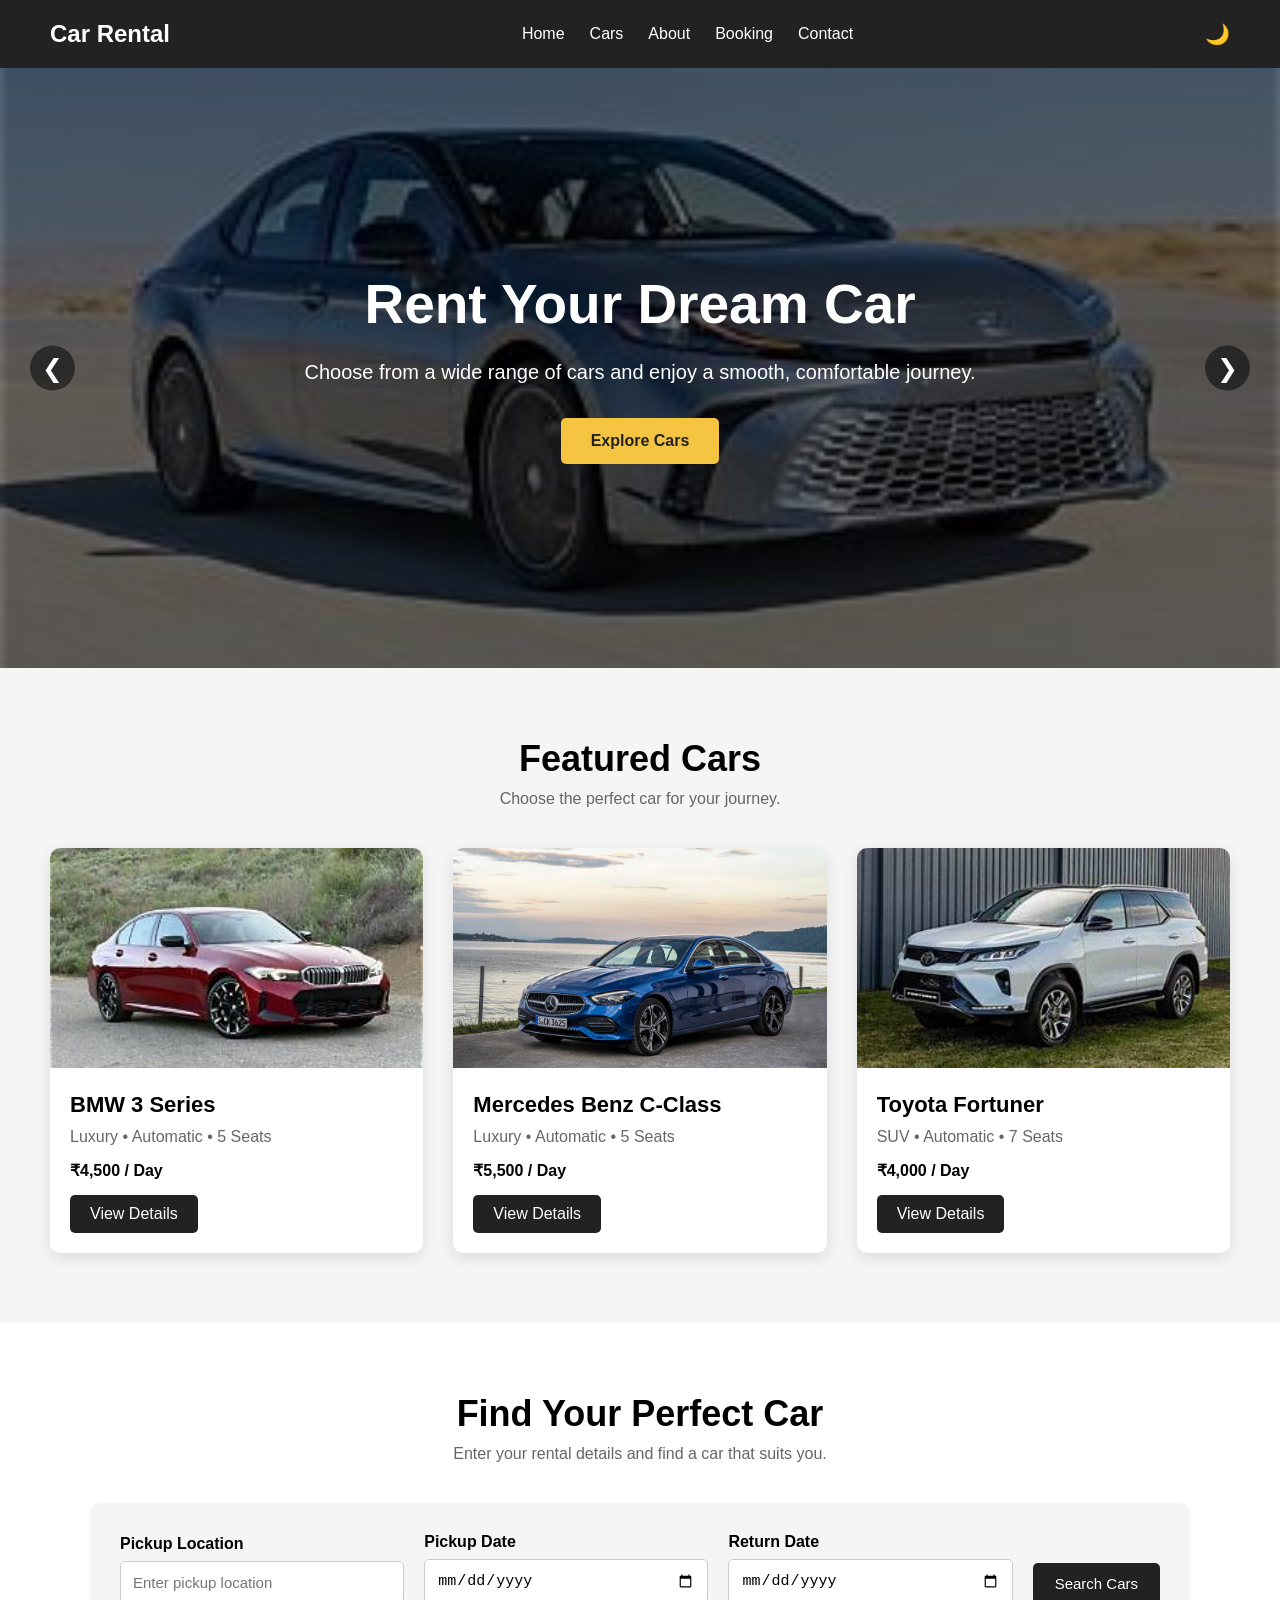
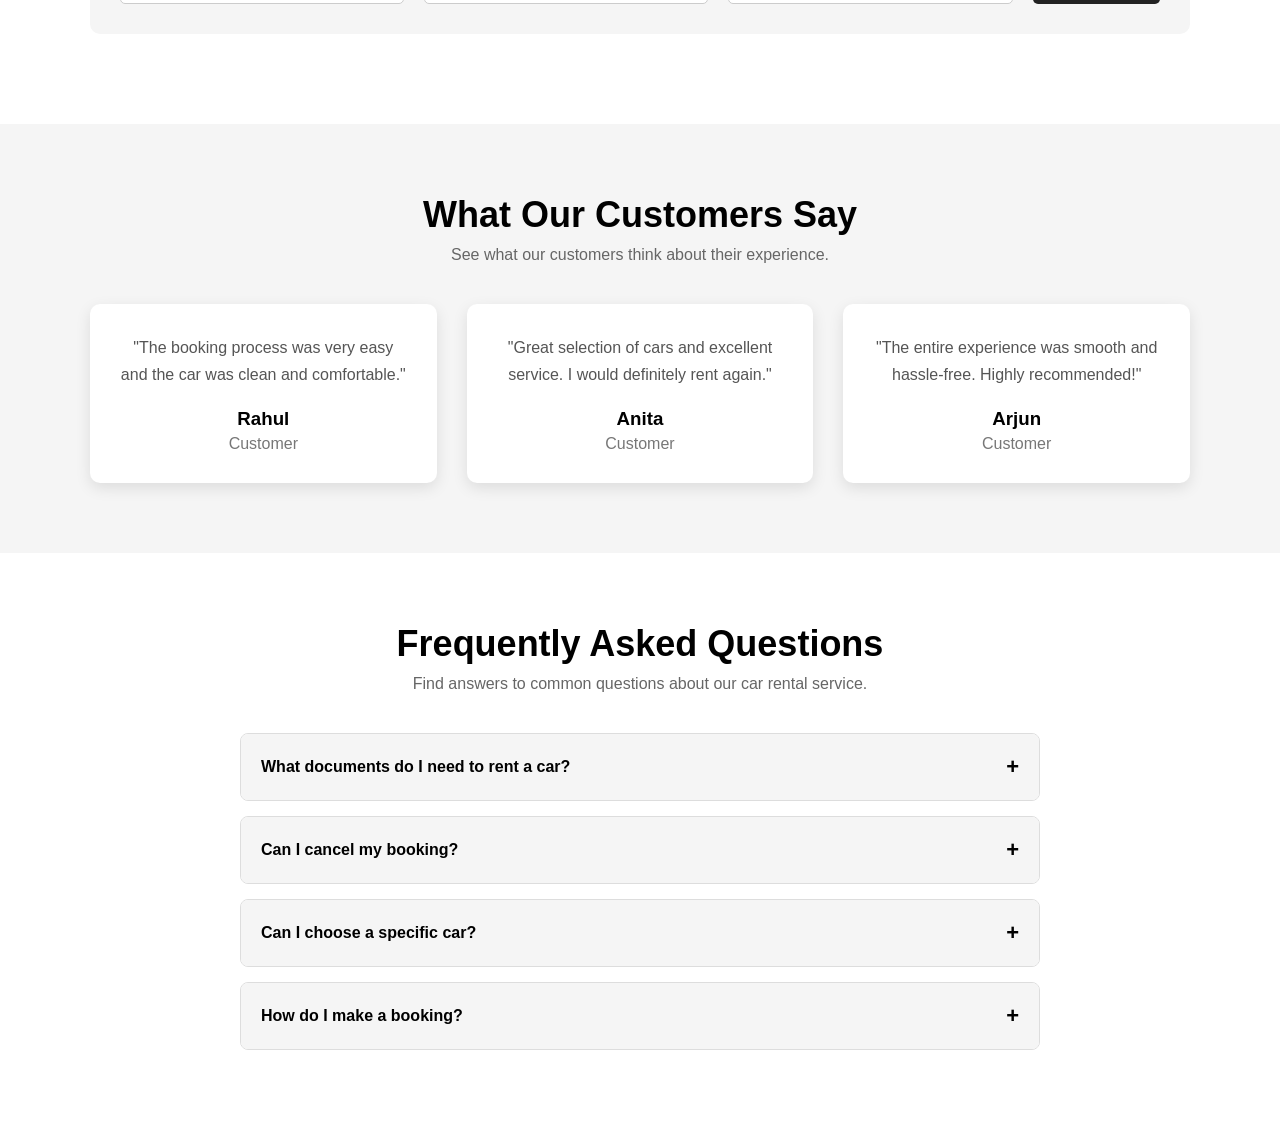
==== index.html @ 0070bd18 "Initial car rental project" ====
<!DOCTYPE html>
<html lang="en">
<head>
    <meta charset="UTF-8">
    <meta name="viewport" content="width=device-width, initial-scale=1.0">

    <title>Car Rental</title>

    <link rel="stylesheet" href="css/style.css">
</head>

<body>

    <header>
        <nav class="navbar">
           <div class="logo">Car Rental</div>

<button class="menu-btn" id="menuBtn">☰</button>

<ul class="nav-links" id="navLinks">
                <li><a href="index.html">Home</a></li>
                <li><a href="cars.html">Cars</a></li>
                <li><a href="about.html">About</a></li>
                <li><a href="booking.html">Booking</a></li>
                <li><a href="contact.html">Contact</a></li>
            </ul>

            <button id="darkModeBtn">🌙</button>
        </nav>
    </header>
    

   <section class="hero">

    <div class="hero-content">
        <h1 id="heroTitle">Rent Your Dream Car</h1>

        <p id="heroText">
            Choose from a wide range of cars and enjoy a smooth,
            comfortable journey.
        </p>

        <a href="cars.html" class="hero-btn">
            Explore Cars
        </a>
    </div>

    <button id="prevSlide" class="slider-btn prev-btn">
        &#10094;
    </button>

    <button id="nextSlide" class="slider-btn next-btn">
        &#10095;
    </button>
</section>
        <section class="featured-cars">
    <div class="section-title">
        <h2>Featured Cars</h2>
        <p>Choose the perfect car for your journey.</p>
    </div>

    <div class="car-container">

        <div class="car-card">
            <img src="images/car1.jpg" alt="BMW 3 Series">
            <div class="car-info">
                <h3>BMW 3 Series</h3>
                <p>Luxury • Automatic • 5 Seats</p>
                <h4>₹4,500 / Day</h4>
                <a href="details.html" class="car-btn">View Details</a>
            </div>
        </div>

        <div class="car-card">
            <img src="images/car2.jpg" alt="Mercedes Benz C-Class">
            <div class="car-info">
                <h3>Mercedes Benz C-Class</h3>
                <p>Luxury • Automatic • 5 Seats</p>
                <h4>₹5,500 / Day</h4>
                <a href="details.html" class="car-btn">View Details</a>
            </div>
        </div>

        <div class="car-card">
            <img src="images/car3.jpg" alt="Toyota Fortuner">
            <div class="car-info">
                <h3>Toyota Fortuner</h3>
                <p>SUV • Automatic • 7 Seats</p>
                <h4>₹4,000 / Day</h4>
                <a href="details.html" class="car-btn">View Details</a>
            </div>
        </div>

    </div>
</section>

    <section class="rental-search">
        <div class="section-title">
            <h2>Find Your Perfect Car</h2>
            <p>Enter your rental details and find a car that suits you.</p>
        </div>

    <form id="searchForm" class="search-form">

        <div class="form-group">
            <label for="pickupLocation">Pickup Location</label>
            <input type="text" id="pickupLocation" placeholder="Enter pickup location" required>
        </div>

        <div class="form-group">
            <label for="pickupDate">Pickup Date</label>
            <input type="date" id="pickupDate" required>
        </div>

        <div class="form-group">
            <label for="returnDate">Return Date</label>
            <input type="date" id="returnDate" required>
        </div>

        <button type="submit" class="search-btn">Search Cars</button>

    </form>

    <p id="searchMessage"></p>

</section>


<section class="testimonials">

    <div class="section-title">
        <h2>What Our Customers Say</h2>
        <p>See what our customers think about their experience.</p>
    </div>

    <div class="testimonial-container">

        <div class="testimonial-card">
            <p>
                "The booking process was very easy and the car
                was clean and comfortable."
            </p>

            <h3>Rahul</h3>
            <span>Customer</span>
        </div>

        <div class="testimonial-card">
            <p>
                "Great selection of cars and excellent service.
                I would definitely rent again."
            </p>

            <h3>Anita</h3>
            <span>Customer</span>
        </div>

        <div class="testimonial-card">
            <p>
                "The entire experience was smooth and hassle-free.
                Highly recommended!"
            </p>

            <h3>Arjun</h3>
            <span>Customer</span>
        </div>

    </div>

</section>
   
<section class="faq">

    <div class="section-title">
        <h2>Frequently Asked Questions</h2>
        <p>Find answers to common questions about our car rental service.</p>
    </div>

    <div class="faq-container">

        <div class="faq-item">
            <button class="faq-question">
                What documents do I need to rent a car?
                <span>+</span>
            </button>

            <div class="faq-answer">
                <p>
                    You need a valid driving licence and a valid
                    identification document.
                </p>
            </div>
        </div>

        <div class="faq-item">
            <button class="faq-question">
                Can I cancel my booking?
                <span>+</span>
            </button>

            <div class="faq-answer">
                <p>
                    Yes, bookings can be cancelled according to
                    the applicable cancellation policy.
                </p>
            </div>
        </div>

        <div class="faq-item">
            <button class="faq-question">
                Can I choose a specific car?
                <span>+</span>
            </button>

            <div class="faq-answer">
                <p>
                    Yes. You can select your preferred car from
                    our available vehicles.
                </p>
            </div>
        </div>

        <div class="faq-item">
            <button class="faq-question">
                How do I make a booking?
                <span>+</span>
            </button>

            <div class="faq-answer">
                <p>
                    Select a car, choose your rental dates,
                    enter your details, and confirm your booking.
                </p>
            </div>
        </div>

    </div>

</section>
 <button id="backToTop">↑</button>
    <script src="js/script.js"></script>
</body>
</html>
---- css/style.css ----
* {
    margin: 0;
    padding: 0;
    box-sizing: border-box;
}

body {
    font-family: Arial, sans-serif;
}

.navbar {
    display: flex;
    justify-content: space-between;
    align-items: center;
    padding: 20px 50px;
    background-color: #222;
}

.logo {
    color: white;
    font-size: 24px;
    font-weight: bold;
}

.nav-links {
    display: flex;
    list-style: none;
    gap: 25px;
}

.nav-links a {
    color: white;
    text-decoration: none;
}

.nav-links a:hover {
    color: #f5c542;
}

#darkModeBtn {
    border: none;
    background: none;
    color: white;
    font-size: 20px;
    cursor: pointer;
}

.hero {
    position:relative;
    min-height: 600px;
    display: flex;
    align-items: center;
    justify-content: center;
    text-align: center;
    padding: 40px 20px;
    background-image: linear-gradient(rgba(0, 0, 0, 0.55), rgba(0, 0, 0, 0.55)),
                      url("../images/car-hero.jpg");
    background-size: cover;
    background-position: center;
}

.hero-content {
    color: white;
    max-width: 700px;
}

.hero-content h1 {
    font-size: 55px;
    margin-bottom: 20px;
}

.hero-content p {
    font-size: 20px;
    line-height: 1.6;
    margin-bottom: 30px;
}

.hero-btn {
    display: inline-block;
    padding: 14px 30px;
    background-color: #f5c542;
    color: #222;
    text-decoration: none;
    font-weight: bold;
    border-radius: 5px;
}

.hero-btn:hover {
    background-color: white;
}
.featured-cars {
    padding: 70px 50px;
    background-color: #f5f5f5;
}

.section-title {
    text-align: center;
    margin-bottom: 40px;
}

.section-title h2 {
    font-size: 36px;
    margin-bottom: 10px;
}

.section-title p {
    color: #666;
}

.car-container {
    display: grid;
    grid-template-columns: repeat(3, 1fr);
    gap: 30px;
    max-width: 1200px;
    margin: auto;
}

.car-card {
    background-color: white;
    border-radius: 10px;
    overflow: hidden;
    box-shadow: 0 5px 15px rgba(0, 0, 0, 0.1);
    transition: transform 0.3s ease;
}

.car-card:hover {
    transform: translateY(-8px);
}

.car-card img {
    width: 100%;
    height: 220px;
    object-fit: cover;
}

.car-info {
    padding: 20px;
}

.car-info h3 {
    font-size: 22px;
    margin-bottom: 10px;
}

.car-info p {
    color: #666;
    margin-bottom: 15px;
}

.car-info h4 {
    margin-bottom: 15px;
}

.car-btn {
    display: inline-block;
    padding: 10px 20px;
    background-color: #222;
    color: white;
    text-decoration: none;
    border-radius: 5px;
}

.car-btn:hover {
    background-color: #f5c542;
    color: #222;
}

.rental-search {
    padding: 70px 50px;
    background-color: white;
}

.search-form {
    max-width: 1100px;
    margin: 30px auto 0;
    padding: 30px;
    display: grid;
    grid-template-columns: repeat(3, 1fr) auto;
    gap: 20px;
    align-items: end;
    background-color: #f5f5f5;
    border-radius: 10px;
}

.form-group {
    display: flex;
    flex-direction: column;
}

.form-group label {
    margin-bottom: 8px;
    font-weight: bold;
}

.form-group input {
    padding: 12px;
    border: 1px solid #ccc;
    border-radius: 5px;
    font-size: 15px;
}

.search-btn {
    padding: 12px 22px;
    border: none;
    background-color: #222;
    color: white;
    border-radius: 5px;
    cursor: pointer;
    font-size: 15px;
}

.search-btn:hover {
    background-color: #f5c542;
    color: #222;
}

#searchMessage {
    text-align: center;
    margin-top: 20px;
    font-weight: bold;
}



.cars-page {
    padding: 70px 50px;
    min-height: 100vh;
    background-color: #f5f5f5;
}

.car-controls {
    max-width: 1100px;
    margin: 30px auto 40px;
    display: flex;
    gap: 15px;
    justify-content: center;
}

.car-controls input,
.car-controls select {
    padding: 12px 15px;
    border: 1px solid #ccc;
    border-radius: 5px;
    font-size: 15px;
}

.car-controls input {
    width: 300px;
}

.car-controls select {
    background-color: white;
}

#carsContainer {
    max-width: 1200px;
    margin: auto;
}

.details-page {
    min-height: 100vh;
    padding: 70px 50px;
    background-color: #f5f5f5;
}

.car-details {
    max-width: 1000px;
    margin: auto;
    background-color: white;
    border-radius: 10px;
    overflow: hidden;
    box-shadow: 0 5px 15px rgba(0, 0, 0, 0.1);
}

.car-details img {
    width: 100%;
    height: 450px;
    object-fit: cover;
}

.details-info {
    padding: 30px;
}

.details-info h1 {
    font-size: 35px;
    margin-bottom: 15px;
}

.details-info p {
    font-size: 18px;
    margin-bottom: 12px;
    color: #555;
}

.details-price {
    font-size: 24px;
    font-weight: bold;
    margin: 20px 0;
}

.book-btn {
    display: inline-block;
    padding: 13px 25px;
    background-color: #222;
    color: white;
    text-decoration: none;
    border-radius: 5px;
}

.book-btn:hover {
    background-color: #f5c542;
    color: #222;
}



.booking-page {
    min-height: 100vh;
    padding: 70px 20px;
    background-color: #f5f5f5;
}

.booking-form {
    max-width: 700px;
    margin: 30px auto;
    padding: 35px;
    background-color: white;
    border-radius: 10px;
    box-shadow: 0 5px 15px rgba(0, 0, 0, 0.1);
}

.booking-form .form-group {
    margin-bottom: 20px;
}

.booking-form input,
.booking-form select {
    width: 100%;
    padding: 12px;
    border: 1px solid #ccc;
    border-radius: 5px;
    font-size: 15px;
}

.booking-form small {
    display: block;
    margin-top: 5px;
    color: red;
}

.submit-btn {
    width: 100%;
    padding: 14px;
    border: none;
    border-radius: 5px;
    background-color: #222;
    color: white;
    font-size: 16px;
    cursor: pointer;
}

.submit-btn:hover {
    background-color: #f5c542;
    color: #222;
}

#bookingMessage {
    text-align: center;
    margin-top: 20px;
    font-weight: bold;
}


.about-page {
    min-height: 100vh;
    padding: 70px 50px;
    background-color: #f5f5f5;
}

.about-content {
    max-width: 1100px;
    margin: 40px auto 0;
    display: grid;
    grid-template-columns: 1fr 1fr;
    gap: 50px;
    align-items: center;
}

.about-image img {
    width: 100%;
    height: 400px;
    object-fit: cover;
    border-radius: 10px;
}

.about-text h2 {
    font-size: 32px;
    margin-bottom: 20px;
}

.about-text p {
    color: #555;
    line-height: 1.8;
    margin-bottom: 15px;
}


.contact-page {
    min-height: 100vh;
    padding: 70px 20px;
    background-color: #f5f5f5;
}

.contact-container {
    max-width: 1000px;
    margin: 40px auto;
    display: grid;
    grid-template-columns: 1fr 1fr;
    gap: 40px;
}

.contact-info,
.contact-form {
    background-color: white;
    padding: 30px;
    border-radius: 10px;
    box-shadow: 0 5px 15px rgba(0, 0, 0, 0.1);
}

.contact-info h2 {
    margin-bottom: 25px;
}

.contact-info p {
    margin-bottom: 20px;
    color: #555;
}

.contact-form .form-group {
    margin-bottom: 20px;
}

.contact-form input,
.contact-form textarea {
    width: 100%;
    padding: 12px;
    border: 1px solid #ccc;
    border-radius: 5px;
    font-family: inherit;
    font-size: 15px;
    resize: vertical;
}

.contact-form textarea {
    min-height: 140px;
}

.contact-form .submit-btn {
    width: 100%;
}


@media (max-width: 768px) {

     .navbar {
        position: relative;
        flex-direction: row;
        justify-content: space-between;
        align-items: center;
        padding: 15px 20px;
    }

    .menu-btn {
        display: block;
        margin-left: auto;
        margin-right: 15px;
    }

    .nav-links {
        display: none;
        position: absolute;
        top: 100%;
        left: 0;
        width: 100%;
        flex-direction: column;
        align-items: center;
        gap: 15px;
        padding: 20px 0;
        background-color: #222;
        z-index: 1000;
    }

    .nav-links.active {
        display: flex;
    }
    .hero {
        min-height: 500px;
        padding: 30px 20px;
    }

    .hero-content h1 {
        font-size: 38px;
    }

    .hero-content p {
        font-size: 16px;
    }

    .featured-cars {
        padding: 50px 20px;
    }

    .car-container {
        grid-template-columns: 1fr;
    }

    .rental-search {
        padding: 50px 20px;
    }

    .search-form {
        grid-template-columns: 1fr;
    }

    .car-controls {
        flex-direction: column;
    }

    .car-controls input {
        width: 100%;
    }

    .about-content {
        grid-template-columns: 1fr;
    }

    .contact-container {
        grid-template-columns: 1fr;
    }

    .booking-form {
        padding: 25px;
    }

    .details-page {
        padding: 50px 20px;
    }

    .car-details img {
        height: 300px;
    }

        .testimonial-container {
        grid-template-columns: 1fr;
    }
}

body.dark-mode {
    background-color: #121212;
    color: white;
}

body.dark-mode .featured-cars,
body.dark-mode .rental-search,
body.dark-mode .cars-page,
body.dark-mode .details-page,
body.dark-mode .about-page,
body.dark-mode .booking-page,
body.dark-mode .contact-page {
    background-color: #121212;
}

body.dark-mode .car-card,
body.dark-mode .car-details,
body.dark-mode .booking-form,
body.dark-mode .contact-info,
body.dark-mode .contact-form,
body.dark-mode .search-form {
    background-color: #1e1e1e;
    color: white;
}

body.dark-mode .section-title p,
body.dark-mode .car-info p,
body.dark-mode .about-text p,
body.dark-mode .contact-info p {
    color: #ccc;
}

body.dark-mode .form-group input,
body.dark-mode .form-group select,
body.dark-mode .contact-form input,
body.dark-mode .contact-form textarea {
    background-color: #2a2a2a;
    color: white;
    border-color: #555;
}


.slider-btn {
    position: absolute;
    top: 50%;
    transform: translateY(-50%);
    border: none;
    background-color: rgba(0, 0, 0, 0.5);
    color: white;
    width: 45px;
    height: 45px;
    border-radius: 50%;
    font-size: 25px;
    cursor: pointer;
}

.prev-btn {
    left: 30px;
}

.next-btn {
    right: 30px;
}

.slider-btn:hover {
    background-color: rgba(0, 0, 0, 0.8);
}

.testimonials {
    padding: 70px 50px;
    background-color: #f5f5f5;
}

.testimonial-container {
    max-width: 1100px;
    margin: 40px auto 0;

    display: grid;
    grid-template-columns: repeat(3, 1fr);
    gap: 30px;
}

.testimonial-card {
    background-color: white;
    padding: 30px;
    border-radius: 10px;
    text-align: center;

    box-shadow: 0 5px 15px rgba(0, 0, 0, 0.1);

    transition: transform 0.3s ease;
}

.testimonial-card:hover {
    transform: translateY(-8px);
}

.testimonial-card p {
    color: #555;
    line-height: 1.7;
    margin-bottom: 20px;
}

.testimonial-card h3 {
    margin-bottom: 5px;
}

.testimonial-card span {
    color: #777;
}

.faq {
    padding: 70px 20px;
    background-color: white;
}

.faq-container {
    max-width: 800px;
    margin: 40px auto 0;
}

.faq-item {
    margin-bottom: 15px;
    border: 1px solid #ddd;
    border-radius: 8px;
    overflow: hidden;
}

.faq-question {
    width: 100%;
    padding: 20px;
    border: none;
    background-color: #f5f5f5;
    display: flex;
    justify-content: space-between;
    align-items: center;
    text-align: left;
    font-size: 16px;
    font-weight: bold;
    cursor: pointer;
}

.faq-question span {
    font-size: 22px;
}

.faq-answer {
    display: none;
    padding: 20px;
    background-color: white;
}

.faq-answer p {
    color: #555;
    line-height: 1.6;
}

#backToTop {
    position: fixed;
    right: 25px;
    bottom: 25px;

    width: 45px;
    height: 45px;

    border: none;
    border-radius: 50%;

    background-color: #222;
    color: white;

    font-size: 22px;
    cursor: pointer;

    display: none;

    z-index: 1000;
}

#backToTop:hover {
    background-color: #f5c542;
    color: #222;
}

.menu-btn {
    border: none;
    background: transparent;
    color: white;
    font-size: 28px;
    cursor: pointer;
}

@media (min-width: 769px) {
    .menu-btn {
        display: none;
    }
}

@media (max-width: 768px) {
    .menu-btn {
        display: block;
        margin-left: auto;
        margin-right: 15px;
    }
}
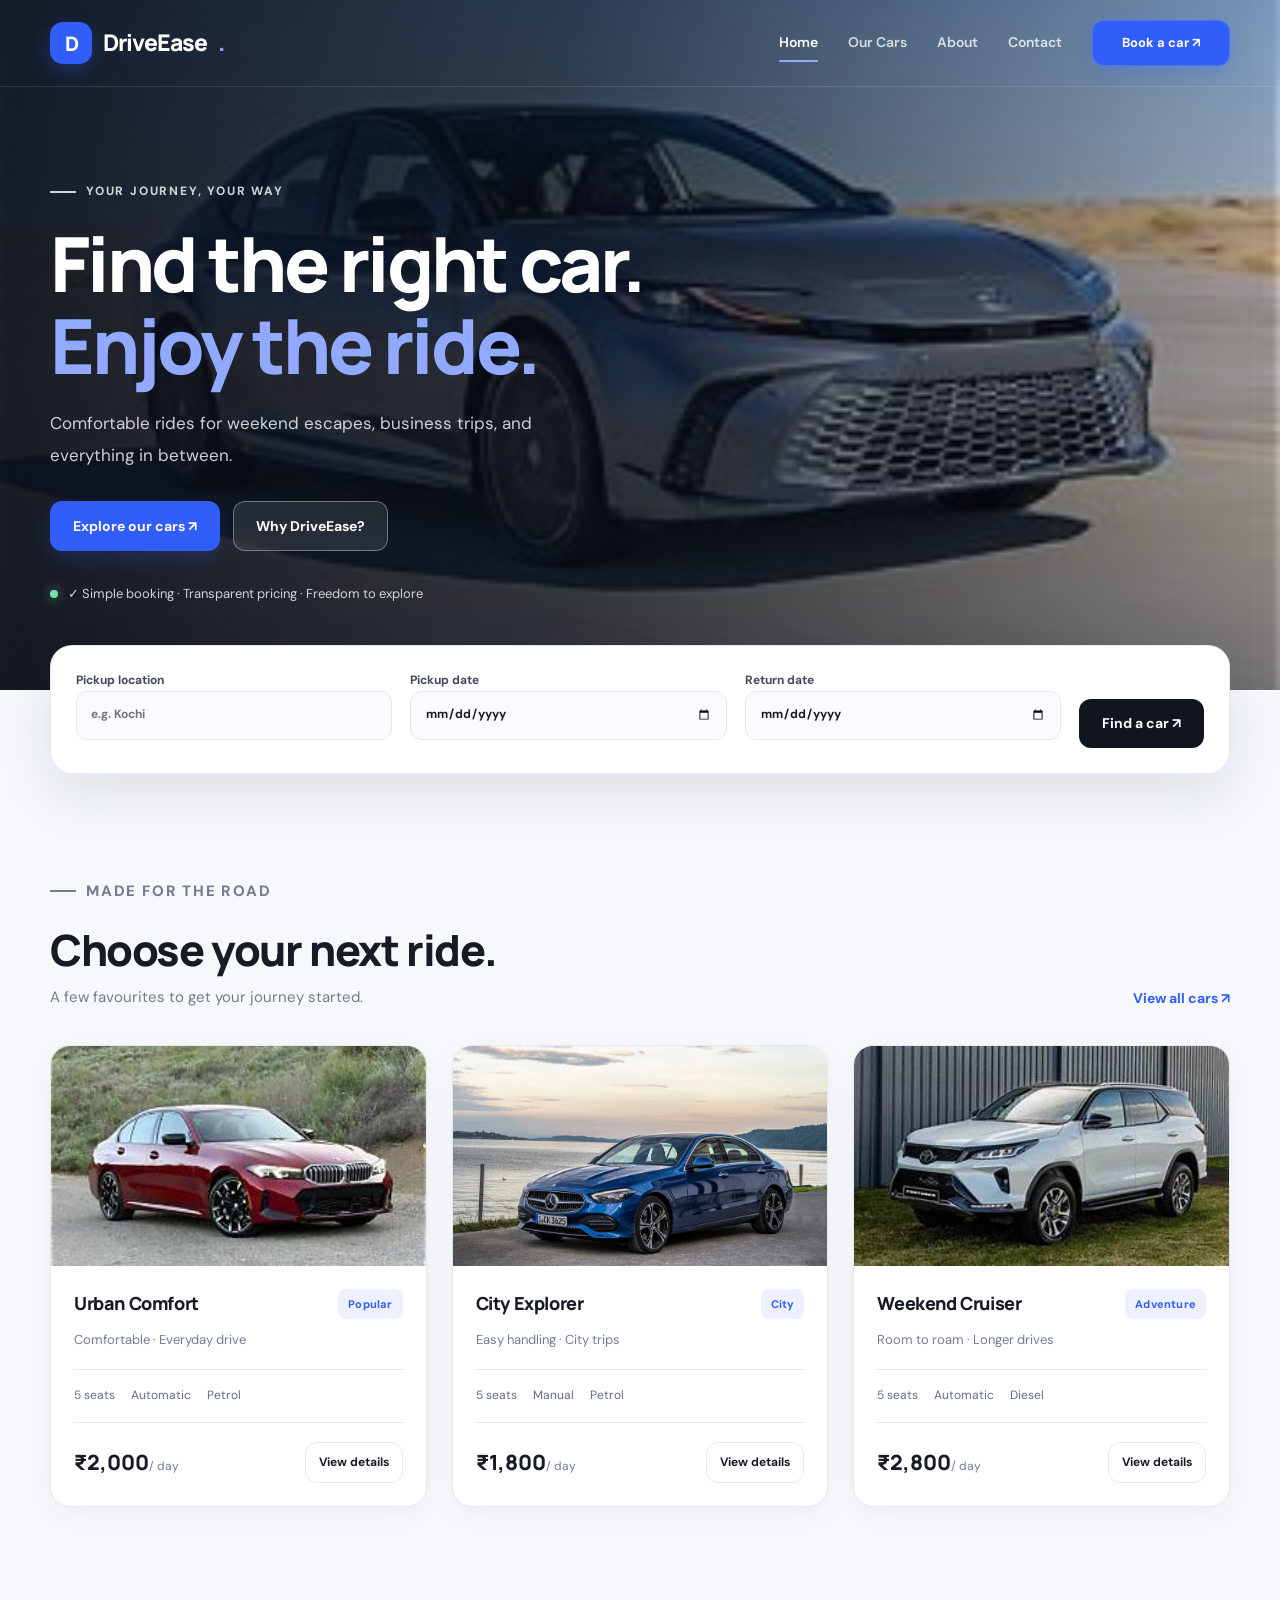
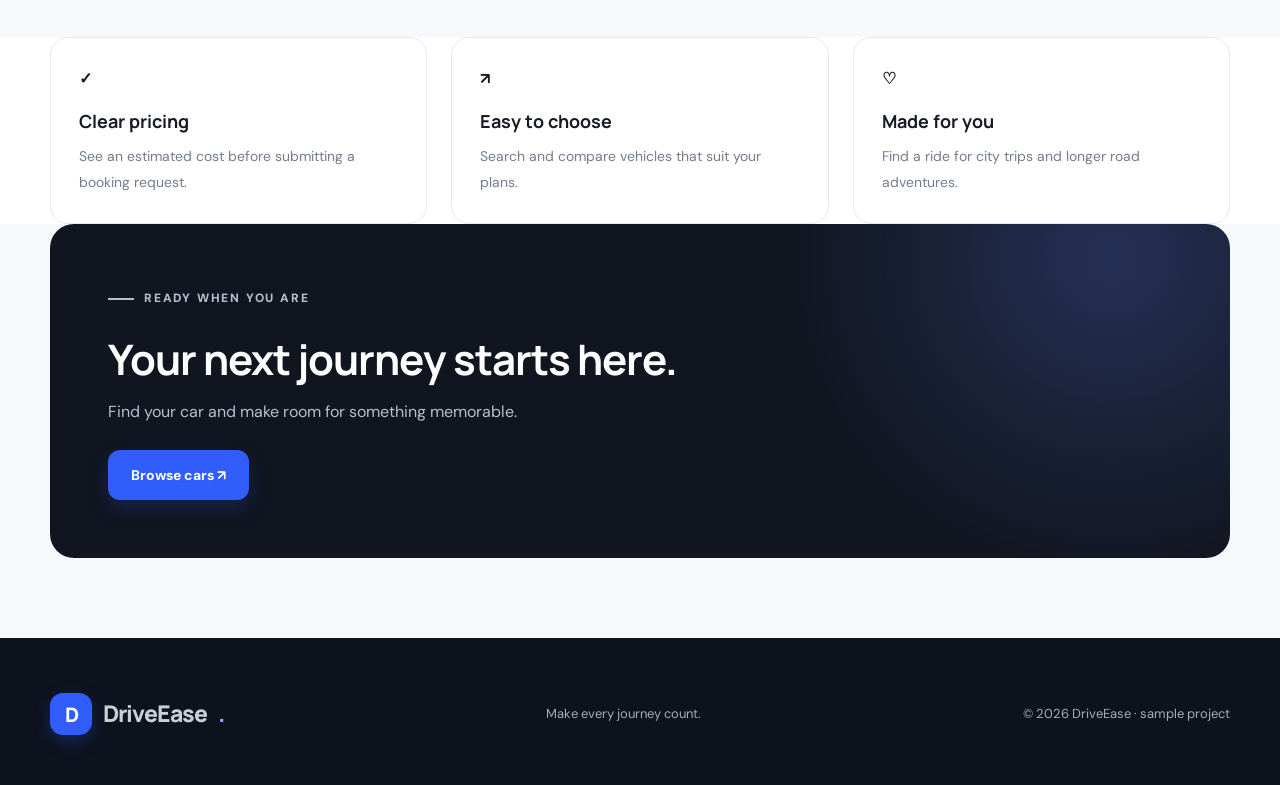
==== commit 648959ed: "Improve DriveEase website design" ====
--- a/index.html
+++ b/index.html
@@ -1,243 +1,121 @@
-<!DOCTYPE html>
+<!doctype html>
 <html lang="en">
 <head>
-    <meta charset="UTF-8">
-    <meta name="viewport" content="width=device-width, initial-scale=1.0">
+  <meta charset="UTF-8">
+  <meta name="viewport" content="width=device-width, initial-scale=1.0">
+  <meta name="description" content="Find your perfect rental car with DriveEase.">
+  <title>DriveEase | Car Rental</title>
+  <link rel="stylesheet" href="./css/style.css">
+  <script src="./js/script.js" defer></script>
+</head>
+<body>
+  <header class="site-header">
+    <nav class="nav container">
+      <a class="brand" href="index.html"><span class="brand-mark">D</span> DriveEase<span class="dot">.</span></a>
+      <button class="menu-toggle" aria-label="Toggle navigation" aria-expanded="false">☰</button>
+      <div class="nav-links">
+        <a class="active" href="index.html">Home</a>
+        <a href="cars.html">Our Cars</a>
+        <a href="about.html">About</a>
+        <a href="contact.html">Contact</a>
+        <a class="nav-cta" href="booking.html">Book a car ↗</a>
+      </div>
+    </nav>
+  </header>
 
-    <title>Car Rental</title>
+  <main>
+    <section class="hero">
+      <div class="hero-overlay"></div>
+      <div class="container hero-content">
+        <p class="eyebrow light">YOUR JOURNEY, YOUR WAY</p>
+        <h1>Find the right car.<br><span>Enjoy the ride.</span></h1>
+        <p class="hero-copy">Comfortable rides for weekend escapes, business trips, and everything in between.</p>
+        <div class="actions">
+          <a class="btn primary" href="cars.html">Explore our cars ↗</a>
+          <a class="btn glass" href="about.html">Why DriveEase?</a>
+        </div>
+        <p class="hero-note">✓ Simple booking · Transparent pricing · Freedom to explore</p>
+      </div>
+    </section>
 
-    <link rel="stylesheet" href="css/style.css">
-</head>
+    <section class="container search-wrap">
+      <form id="quickSearch" class="search-card">
+        <label>Pickup location
+          <input id="homeLocation" placeholder="e.g. Kochi" required>
+        </label>
+        <label>Pickup date
+          <input id="homePickup" type="date" required>
+        </label>
+        <label>Return date
+          <input id="homeReturn" type="date" required>
+        </label>
+        <button class="btn dark" type="submit">Find a car ↗</button>
+      </form>
+    </section>
 
-<body>
+    <section class="section container">
+      <div class="section-heading">
+        <div>
+          <p class="eyebrow">MADE FOR THE ROAD</p>
+          <h2>Choose your next ride.</h2>
+          <p class="muted">A few favourites to get your journey started.</p>
+        </div>
+        <a class="text-link" href="cars.html">View all cars ↗</a>
+      </div>
 
-    <header>
-        <nav class="navbar">
-           <div class="logo">Car Rental</div>
+      <div class="car-grid">
+        <article class="car-card">
+          <a href="details.html?car=1"><img src="images/car1.jpg" alt="Urban Comfort car"></a>
+          <div class="car-info">
+            <div class="car-title"><h3>Urban Comfort</h3><span class="pill">Popular</span></div>
+            <p class="muted">Comfortable · Everyday drive</p>
+            <div class="specs"><span>5 seats</span><span>Automatic</span><span>Petrol</span></div>
+            <div class="car-bottom"><p><strong>₹2,000</strong><small>/ day</small></p><a class="btn outline" href="details.html?car=1">View details</a></div>
+          </div>
+        </article>
 
-<button class="menu-btn" id="menuBtn">☰</button>
+        <article class="car-card">
+          <a href="details.html?car=2"><img src="images/car2.jpg" alt="City Explorer car"></a>
+          <div class="car-info">
+            <div class="car-title"><h3>City Explorer</h3><span class="pill">City</span></div>
+            <p class="muted">Easy handling · City trips</p>
+            <div class="specs"><span>5 seats</span><span>Manual</span><span>Petrol</span></div>
+            <div class="car-bottom"><p><strong>₹1,800</strong><small>/ day</small></p><a class="btn outline" href="details.html?car=2">View details</a></div>
+          </div>
+        </article>
 
-<ul class="nav-links" id="navLinks">
-                <li><a href="index.html">Home</a></li>
-                <li><a href="cars.html">Cars</a></li>
-                <li><a href="about.html">About</a></li>
-                <li><a href="booking.html">Booking</a></li>
-                <li><a href="contact.html">Contact</a></li>
-            </ul>
+        <article class="car-card">
+          <a href="details.html?car=3"><img src="images/car3.jpg" alt="Weekend Cruiser car"></a>
+          <div class="car-info">
+            <div class="car-title"><h3>Weekend Cruiser</h3><span class="pill">Adventure</span></div>
+            <p class="muted">Room to roam · Longer drives</p>
+            <div class="specs"><span>5 seats</span><span>Automatic</span><span>Diesel</span></div>
+            <div class="car-bottom"><p><strong>₹2,800</strong><small>/ day</small></p><a class="btn outline" href="details.html?car=3">View details</a></div>
+          </div>
+        </article>
+      </div>
+    </section>
 
-            <button id="darkModeBtn">🌙</button>
-        </nav>
-    </header>
-    
+    <section class="benefits">
+      <div class="container benefit-grid">
+        <article><b>✓</b><h3>Clear pricing</h3><p>See an estimated cost before submitting a booking request.</p></article>
+        <article><b>↗</b><h3>Easy to choose</h3><p>Search and compare vehicles that suit your plans.</p></article>
+        <article><b>♡</b><h3>Made for you</h3><p>Find a ride for city trips and longer road adventures.</p></article>
+      </div>
+    </section>
 
-   <section class="hero">
+    <section class="container cta">
+      <div><p class="eyebrow light">READY WHEN YOU ARE</p><h2>Your next journey starts here.</h2><p>Find your car and make room for something memorable.</p></div>
+      <a class="btn primary" href="cars.html">Browse cars ↗</a>
+    </section>
+  </main>
 
-    <div class="hero-content">
-        <h1 id="heroTitle">Rent Your Dream Car</h1>
-
-        <p id="heroText">
-            Choose from a wide range of cars and enjoy a smooth,
-            comfortable journey.
-        </p>
-
-        <a href="cars.html" class="hero-btn">
-            Explore Cars
-        </a>
+  <footer class="footer">
+    <div class="container footer-inner">
+      <a class="brand light-brand" href="index.html"><span class="brand-mark">D</span> DriveEase<span class="dot">.</span></a>
+      <p>Make every journey count.</p>
+      <p>© <span data-year></span> DriveEase · sample project</p>
     </div>
-
-    <button id="prevSlide" class="slider-btn prev-btn">
-        &#10094;
-    </button>
-
-    <button id="nextSlide" class="slider-btn next-btn">
-        &#10095;
-    </button>
-</section>
-        <section class="featured-cars">
-    <div class="section-title">
-        <h2>Featured Cars</h2>
-        <p>Choose the perfect car for your journey.</p>
-    </div>
-
-    <div class="car-container">
-
-        <div class="car-card">
-            <img src="images/car1.jpg" alt="BMW 3 Series">
-            <div class="car-info">
-                <h3>BMW 3 Series</h3>
-                <p>Luxury • Automatic • 5 Seats</p>
-                <h4>₹4,500 / Day</h4>
-                <a href="details.html" class="car-btn">View Details</a>
-            </div>
-        </div>
-
-        <div class="car-card">
-            <img src="images/car2.jpg" alt="Mercedes Benz C-Class">
-            <div class="car-info">
-                <h3>Mercedes Benz C-Class</h3>
-                <p>Luxury • Automatic • 5 Seats</p>
-                <h4>₹5,500 / Day</h4>
-                <a href="details.html" class="car-btn">View Details</a>
-            </div>
-        </div>
-
-        <div class="car-card">
-            <img src="images/car3.jpg" alt="Toyota Fortuner">
-            <div class="car-info">
-                <h3>Toyota Fortuner</h3>
-                <p>SUV • Automatic • 7 Seats</p>
-                <h4>₹4,000 / Day</h4>
-                <a href="details.html" class="car-btn">View Details</a>
-            </div>
-        </div>
-
-    </div>
-</section>
-
-    <section class="rental-search">
-        <div class="section-title">
-            <h2>Find Your Perfect Car</h2>
-            <p>Enter your rental details and find a car that suits you.</p>
-        </div>
-
-    <form id="searchForm" class="search-form">
-
-        <div class="form-group">
-            <label for="pickupLocation">Pickup Location</label>
-            <input type="text" id="pickupLocation" placeholder="Enter pickup location" required>
-        </div>
-
-        <div class="form-group">
-            <label for="pickupDate">Pickup Date</label>
-            <input type="date" id="pickupDate" required>
-        </div>
-
-        <div class="form-group">
-            <label for="returnDate">Return Date</label>
-            <input type="date" id="returnDate" required>
-        </div>
-
-        <button type="submit" class="search-btn">Search Cars</button>
-
-    </form>
-
-    <p id="searchMessage"></p>
-
-</section>
-
-
-<section class="testimonials">
-
-    <div class="section-title">
-        <h2>What Our Customers Say</h2>
-        <p>See what our customers think about their experience.</p>
-    </div>
-
-    <div class="testimonial-container">
-
-        <div class="testimonial-card">
-            <p>
-                "The booking process was very easy and the car
-                was clean and comfortable."
-            </p>
-
-            <h3>Rahul</h3>
-            <span>Customer</span>
-        </div>
-
-        <div class="testimonial-card">
-            <p>
-                "Great selection of cars and excellent service.
-                I would definitely rent again."
-            </p>
-
-            <h3>Anita</h3>
-            <span>Customer</span>
-        </div>
-
-        <div class="testimonial-card">
-            <p>
-                "The entire experience was smooth and hassle-free.
-                Highly recommended!"
-            </p>
-
-            <h3>Arjun</h3>
-            <span>Customer</span>
-        </div>
-
-    </div>
-
-</section>
-   
-<section class="faq">
-
-    <div class="section-title">
-        <h2>Frequently Asked Questions</h2>
-        <p>Find answers to common questions about our car rental service.</p>
-    </div>
-
-    <div class="faq-container">
-
-        <div class="faq-item">
-            <button class="faq-question">
-                What documents do I need to rent a car?
-                <span>+</span>
-            </button>
-
-            <div class="faq-answer">
-                <p>
-                    You need a valid driving licence and a valid
-                    identification document.
-                </p>
-            </div>
-        </div>
-
-        <div class="faq-item">
-            <button class="faq-question">
-                Can I cancel my booking?
-                <span>+</span>
-            </button>
-
-            <div class="faq-answer">
-                <p>
-                    Yes, bookings can be cancelled according to
-                    the applicable cancellation policy.
-                </p>
-            </div>
-        </div>
-
-        <div class="faq-item">
-            <button class="faq-question">
-                Can I choose a specific car?
-                <span>+</span>
-            </button>
-
-            <div class="faq-answer">
-                <p>
-                    Yes. You can select your preferred car from
-                    our available vehicles.
-                </p>
-            </div>
-        </div>
-
-        <div class="faq-item">
-            <button class="faq-question">
-                How do I make a booking?
-                <span>+</span>
-            </button>
-
-            <div class="faq-answer">
-                <p>
-                    Select a car, choose your rental dates,
-                    enter your details, and confirm your booking.
-                </p>
-            </div>
-        </div>
-
-    </div>
-
-</section>
- <button id="backToTop">↑</button>
-    <script src="js/script.js"></script>
+  </footer>
 </body>
 </html>
--- a/css/style.css
+++ b/css/style.css
@@ -1,763 +1,2778 @@
+
+@import url('https://fonts.googleapis.com/css2?family=DM+Sans:wght@400;500;600;700&family=Manrope:wght@400;500;600;700;800&display=swap');
+
+:root {
+  --bg: #f6f8fc;
+  --surface: #fff;
+  --text: #171b26;
+  --muted: #747d8e;
+  --primary: #315efb;
+  --primary-dark: #2349d8;
+  --border: #e4e8f0;
+  --dark: #10151f;
+  --radius: 20px;
+  --shadow: 0 14px 40px rgba(22, 34, 60, .08);
+  --shadow-hover: 0 22px 50px rgba(22, 34, 60, .13);
+}
+
 * {
-    margin: 0;
-    padding: 0;
-    box-sizing: border-box;
+  box-sizing: border-box;
+  margin: 0;
+  padding: 0;
+}
+
+html {
+  scroll-behavior: smooth;
+  scroll-padding-top: 90px;
 }
 
 body {
-    font-family: Arial, sans-serif;
-}
-
-.navbar {
-    display: flex;
-    justify-content: space-between;
-    align-items: center;
-    padding: 20px 50px;
-    background-color: #222;
-}
-
-.logo {
-    color: white;
-    font-size: 24px;
-    font-weight: bold;
+  background: var(--bg);
+  color: var(--text);
+  font-family: 'DM Sans', sans-serif;
+  line-height: 1.65;
+  -webkit-font-smoothing: antialiased;
+}
+
+img {
+  display: block;
+  max-width: 100%;
+}
+
+a {
+  color: inherit;
+  text-decoration: none;
+}
+
+button, input, select, textarea {
+  font: inherit;
+}
+
+button, a {
+  -webkit-tap-highlight-color: transparent;
+}
+
+button {
+  cursor: pointer;
+}
+
+.container {
+  width: min(1180px, calc(100% - 48px));
+  margin-inline: auto;
+}
+
+/* NAVIGATION */
+
+.site-header {
+  position: absolute;
+  z-index: 100;
+  top: 0;
+  left: 0;
+  width: 100%;
+  padding: 20px 0;
+  color: #fff;
+  border-bottom: 1px solid rgba(255,255,255,.12);
+}
+
+.site-header .container,
+.nav {
+  display: flex;
+  align-items: center;
+  justify-content: space-between;
+  gap: 24px;
+}
+
+.brand {
+  display: inline-flex;
+  align-items: center;
+  gap: 11px;
+  font-family: 'Manrope', sans-serif;
+  font-size: 23px;
+  font-weight: 800;
+  letter-spacing: -1px;
+  white-space: nowrap;
+}
+
+.brand-mark {
+  display: grid;
+  width: 42px;
+  height: 42px;
+  place-items: center;
+  border-radius: 13px;
+  background: var(--primary);
+  color: white;
+  font-size: 20px;
+}
+
+.dot {
+  color: #8da7ff;
 }
 
 .nav-links {
-    display: flex;
-    list-style: none;
-    gap: 25px;
+  display: flex;
+  align-items: center;
+  gap: 30px;
 }
 
 .nav-links a {
-    color: white;
-    text-decoration: none;
-}
-
-.nav-links a:hover {
-    color: #f5c542;
-}
-
-#darkModeBtn {
-    border: none;
-    background: none;
-    color: white;
+  color: rgba(255,255,255,.78);
+  font-size: 14px;
+  font-weight: 600;
+  transition: color .2s;
+}
+
+.nav-links a:hover,
+.nav-links a.active {
+  color: white;
+}
+
+.nav-cta {
+  display: inline-flex;
+  min-width: 138px;
+  min-height: 46px;
+  align-items: center;
+  justify-content: center;
+  padding: 0 18px;
+  border: 0;
+  border-radius: 12px;
+  background: white;
+  color: var(--dark);
+  font-size: 13px;
+  font-weight: 700;
+  transition: transform .2s, background .2s;
+}
+
+.nav-cta:hover {
+  transform: translateY(-2px);
+  background: #edf1ff;
+}
+
+.menu-toggle {
+  display: none;
+  border: 0;
+  background: transparent;
+  color: white;
+  font-size: 28px;
+}
+
+/* BUTTONS */
+
+.btn {
+  display: inline-flex;
+  min-height: 50px;
+  align-items: center;
+  justify-content: center;
+  gap: 9px;
+  padding: 0 22px;
+  border: 1px solid transparent;
+  border-radius: 12px;
+  font-size: 14px;
+  font-weight: 700;
+  transition: transform .2s, background .2s, box-shadow .2s;
+}
+
+.btn:hover {
+  transform: translateY(-2px);
+}
+
+.btn.primary {
+  background: var(--primary);
+  color: white;
+  box-shadow: 0 8px 20px rgba(49,94,251,.2);
+}
+
+.btn.primary:hover {
+  background: var(--primary-dark);
+}
+
+.btn.glass {
+  border-color: rgba(255,255,255,.35);
+  background: rgba(255,255,255,.1);
+  color: white;
+  backdrop-filter: blur(10px);
+}
+
+.btn.glass:hover {
+  background: rgba(255,255,255,.2);
+}
+
+.btn.outline {
+  border-color: var(--border);
+  background: white;
+  color: var(--text);
+}
+
+.btn.outline:hover {
+  border-color: var(--primary);
+  color: var(--primary);
+}
+
+.btn.dark {
+  background: var(--dark);
+  color: white;
+}
+
+.btn.full {
+  width: 100%;
+}
+
+/* HOMEPAGE HERO */
+
+.hero {
+  position: relative;
+  display: flex;
+  min-height: 690px;
+  align-items: center;
+  overflow: hidden;
+  background:
+    linear-gradient(90deg,
+      rgba(9,14,25,.92) 0%,
+      rgba(9,14,25,.72) 44%,
+      rgba(9,14,25,.18) 100%),
+    url("../images/car-hero.jpg") center 55% / cover no-repeat;
+  color: white;
+}
+
+.hero-overlay {
+  position: absolute;
+  inset: 0;
+  pointer-events: none;
+  background: linear-gradient(0deg, rgba(9,14,25,.3), transparent 50%);
+}
+
+.hero-content {
+  position: relative;
+  z-index: 1;
+  width: min(1180px, calc(100% - 48px));
+  margin: 0 auto;
+  padding-top: 90px;
+}
+
+.eyebrow {
+  display: inline-flex;
+  align-items: center;
+  gap: 10px;
+  margin-bottom: 20px;
+  color: #7e9cff;
+  font-size: 12px;
+  font-weight: 800;
+  letter-spacing: 1.8px;
+  text-transform: uppercase;
+}
+
+.eyebrow::before {
+  width: 26px;
+  height: 2px;
+  background: currentColor;
+  content: "";
+}
+
+.hero h1 {
+  max-width: 750px;
+  margin-bottom: 22px;
+  font-family: 'Manrope', sans-serif;
+  font-size: clamp(44px, 6vw, 76px);
+  font-weight: 800;
+  line-height: 1.08;
+  letter-spacing: -3px;
+}
+
+.hero h1 span {
+  color: #91aaff;
+}
+
+.light,
+.hero-copy {
+  color: rgba(255,255,255,.8);
+}
+
+.hero-copy {
+  max-width: 540px;
+  margin-bottom: 30px;
+  font-size: 17px;
+  line-height: 1.85;
+}
+
+.actions {
+  display: flex;
+  flex-wrap: wrap;
+  gap: 13px;
+}
+
+.hero-note {
+  display: flex;
+  align-items: center;
+  gap: 10px;
+  margin-top: 32px;
+  color: rgba(255,255,255,.8);
+  font-size: 13px;
+}
+
+.hero-note::before {
+  width: 8px;
+  height: 8px;
+  border-radius: 50%;
+  background: #7be0ad;
+  box-shadow: 0 0 12px rgba(123,224,173,.6);
+  content: "";
+}
+
+/* HOMEPAGE SEARCH */
+
+.search-wrap {
+  position: relative;
+  z-index: 5;
+  margin-top: -45px;
+}
+
+.search-card {
+  display: grid;
+  grid-template-columns: repeat(3, minmax(0,1fr)) auto;
+  align-items: end;
+  gap: 18px;
+  padding: 25px;
+  border: 1px solid var(--border);
+  border-radius: 22px;
+  background: white;
+  box-shadow: var(--shadow);
+}
+
+.search-card label,
+.form-group label {
+  display: block;
+  margin-bottom: 8px;
+  color: #414958;
+  font-size: 12px;
+  font-weight: 700;
+}
+
+.search-card input,
+.search-card select,
+.form-group input,
+.form-group select,
+.form-group textarea {
+  width: 100%;
+  min-height: 49px;
+  padding: 12px 14px;
+  border: 1px solid var(--border);
+  border-radius: 11px;
+  outline: none;
+  background: #fafbfe;
+  color: var(--text);
+  transition: border-color .2s, box-shadow .2s;
+}
+
+.search-card input:focus,
+.search-card select:focus,
+.form-group input:focus,
+.form-group select:focus,
+.form-group textarea:focus {
+  border-color: var(--primary);
+  box-shadow: 0 0 0 4px rgba(49,94,251,.1);
+}
+
+.search-card .btn {
+  min-height: 49px;
+  white-space: nowrap;
+}
+
+/* GENERAL SECTIONS */
+
+.section {
+  padding: 95px 0;
+}
+
+.section-heading {
+  display: flex;
+  align-items: end;
+  justify-content: space-between;
+  gap: 24px;
+  margin-bottom: 35px;
+}
+
+.section-heading h2,
+.section h2 {
+  font-family: 'Manrope', sans-serif;
+  font-size: clamp(28px,4vw,43px);
+  font-weight: 800;
+  line-height: 1.2;
+  letter-spacing: -1.4px;
+}
+
+.section-heading p,
+.muted {
+  color: var(--muted);
+}
+
+.section-heading p {
+  max-width: 460px;
+  margin-top: 10px;
+  font-size: 15px;
+}
+
+.text-link {
+  display: inline-flex;
+  align-items: center;
+  gap: 8px;
+  color: var(--primary);
+  font-size: 14px;
+  font-weight: 700;
+  white-space: nowrap;
+}
+
+.text-link:hover {
+  color: var(--primary-dark);
+}
+
+/* CAR CARDS */
+
+.car-grid {
+  display: grid;
+  grid-template-columns: repeat(3, minmax(0,1fr));
+  gap: 25px;
+}
+
+.car-card {
+  min-width: 0;
+  overflow: hidden;
+  border: 1px solid var(--border);
+  border-radius: var(--radius);
+  background: white;
+  box-shadow: 0 5px 20px rgba(22,34,60,.025);
+  transition: transform .25s, box-shadow .25s;
+}
+
+.car-card:hover {
+  transform: translateY(-6px);
+  box-shadow: var(--shadow-hover);
+}
+
+.car-card > a:first-child {
+  display: block;
+  overflow: hidden;
+}
+
+.car-card > a:first-child img,
+.car-card > img,
+.car-card .car-image {
+  width: 100%;
+  height: 220px;
+  object-fit: cover;
+  background: #edf0f5;
+  transition: transform .35s;
+}
+
+.car-card:hover > a:first-child img,
+.car-card:hover > img {
+  transform: scale(1.035);
+}
+
+.car-info {
+  padding: 23px;
+}
+
+.car-title,
+.car-bottom {
+  display: flex;
+  align-items: center;
+  justify-content: space-between;
+  gap: 12px;
+}
+
+.car-title h3 {
+  font-family: 'Manrope', sans-serif;
+  font-size: 18px;
+  font-weight: 800;
+  letter-spacing: -.4px;
+}
+
+.pill {
+  display: inline-flex;
+  align-items: center;
+  padding: 6px 10px;
+  border-radius: 8px;
+  background: #edf1ff;
+  color: var(--primary);
+  font-size: 11px;
+  font-weight: 700;
+  white-space: nowrap;
+}
+
+.car-info > p {
+  margin-top: 10px;
+  font-size: 13px;
+}
+
+.specs {
+  display: flex;
+  flex-wrap: wrap;
+  gap: 10px 16px;
+  margin: 19px 0;
+  padding: 16px 0;
+  border-top: 1px solid var(--border);
+  border-bottom: 1px solid var(--border);
+  color: #646d7c;
+  font-size: 12px;
+}
+
+.car-bottom strong {
+  font-family: 'Manrope', sans-serif;
+  font-size: 21px;
+  font-weight: 800;
+}
+
+.car-bottom small {
+  color: var(--muted);
+  font-size: 12px;
+  font-weight: 400;
+}
+
+.car-bottom .btn {
+  min-height: 41px;
+  padding-inline: 13px;
+  font-size: 12px;
+}
+
+/* BENEFITS */
+
+.benefits {
+  background: white;
+}
+
+.benefit-grid {
+  display: grid;
+  grid-template-columns: repeat(3, minmax(0,1fr));
+  gap: 24px;
+  margin-top: 35px;
+}
+
+.benefit-grid > * {
+  padding: 28px;
+  border: 1px solid var(--border);
+  border-radius: 18px;
+  background: white;
+}
+
+.benefit-grid h3 {
+  margin: 14px 0 8px;
+  font-family: 'Manrope', sans-serif;
+  font-size: 18px;
+}
+
+.benefit-grid p {
+  color: var(--muted);
+  font-size: 14px;
+  line-height: 1.8;
+}
+
+/* CALL TO ACTION */
+
+.cta {
+  padding: 58px;
+  overflow: hidden;
+  border-radius: 24px;
+  background:
+    radial-gradient(circle at 90% 10%, rgba(103,133,255,.24), transparent 30%),
+    var(--dark);
+  color: white;
+}
+
+.cta h2 {
+  max-width: 650px;
+  margin-bottom: 15px;
+  font-family: 'Manrope', sans-serif;
+  font-size: clamp(28px,4vw,42px);
+  line-height: 1.2;
+  letter-spacing: -1px;
+}
+
+.cta p {
+  max-width: 560px;
+  margin-bottom: 25px;
+  color: #b8c0cf;
+}
+
+/* INNER PAGE HERO */
+
+.page-hero {
+  padding: 150px 0 70px;
+  background: var(--dark);
+  color: white;
+}
+
+.page-hero h1 {
+  margin-bottom: 12px;
+  font-family: 'Manrope', sans-serif;
+  font-size: clamp(36px,5vw,58px);
+  line-height: 1.15;
+  letter-spacing: -2px;
+}
+
+.page-hero p {
+  max-width: 650px;
+  color: #c0c6d2;
+}
+
+/* BOOKING PAGE */
+
+.booking-page {
+  padding: 65px 0 90px;
+}
+
+.booking-page .container {
+  max-width: 1050px;
+}
+
+.booking-page h2,
+.booking-card h2 {
+  margin-bottom: 8px;
+  font-family: 'Manrope', sans-serif;
+  font-size: clamp(27px,4vw,38px);
+  line-height: 1.2;
+  letter-spacing: -1.2px;
+}
+
+.booking-page .muted,
+.booking-card > p {
+  color: var(--muted);
+  line-height: 1.7;
+}
+
+.booking-card,
+.booking-page .content-card,
+.booking-page .form-card {
+  padding: clamp(22px,4vw,40px);
+  border: 1px solid var(--border);
+  border-radius: 22px;
+  background: white;
+  box-shadow: var(--shadow);
+}
+
+#bookingForm {
+  display: grid;
+  grid-template-columns: repeat(2,minmax(0,1fr));
+  gap: 22px;
+  margin-top: 25px;
+}
+
+#bookingForm label {
+  display: block;
+  margin-bottom: 9px;
+  color: #343b49;
+  font-size: 13px;
+  font-weight: 700;
+}
+
+#bookingForm input:not([type="checkbox"]):not([type="radio"]),
+#bookingForm select,
+#bookingForm textarea {
+  display: block;
+  width: 100%;
+  min-width: 0;
+  min-height: 51px;
+  padding: 13px 15px;
+  border: 1px solid #dfe4ec;
+  border-radius: 12px;
+  background: #fbfcfe;
+  color: var(--text);
+  font-size: 14px;
+  outline: none;
+  transition: border-color .2s, box-shadow .2s, background .2s;
+}
+
+#bookingForm input:focus,
+#bookingForm select:focus,
+#bookingForm textarea:focus {
+  border-color: var(--primary);
+  background: white;
+  box-shadow: 0 0 0 4px rgba(49,94,251,.1);
+}
+
+#bookingForm textarea {
+  min-height: 120px;
+  resize: vertical;
+}
+
+#bookingForm p {
+  min-width: 0;
+  margin: 0;
+  color: #343b49;
+  font-size: 13px;
+}
+
+#bookingForm p label {
+  margin-bottom: 9px;
+}
+
+#bookingForm button,
+#bookingForm input[type="submit"] {
+  width: 100%;
+  min-height: 52px;
+  padding: 13px 20px;
+  border: none;
+  border-radius: 12px;
+  background: var(--primary);
+  color: white;
+  font-weight: 700;
+  cursor: pointer;
+  transition: background .2s, transform .2s;
+}
+
+#bookingForm button:hover,
+#bookingForm input[type="submit"]:hover {
+  transform: translateY(-2px);
+  background: var(--primary-dark);
+}
+
+#bookingMessage {
+  grid-column: 1 / -1;
+  padding: 14px 16px;
+  border-radius: 11px;
+  background: #eef3ff;
+  color: #2349d8;
+  font-size: 13px;
+  line-height: 1.7;
+  overflow-wrap: anywhere;
+}
+
+#summaryCar,
+#summaryRate,
+#summaryDates,
+#summaryDays,
+#summaryTotal {
+  overflow-wrap: anywhere;
+}
+
+/* FORMS AND CONTENT PANELS */
+
+.form-card,
+.content-card {
+  padding: 30px;
+  border: 1px solid var(--border);
+  border-radius: var(--radius);
+  background: white;
+  box-shadow: var(--shadow);
+}
+
+.form-group {
+  margin-bottom: 20px;
+}
+
+.form-group textarea {
+  min-height: 130px;
+  resize: vertical;
+}
+
+.form-grid {
+  display: grid;
+  grid-template-columns: repeat(2,minmax(0,1fr));
+  gap: 20px;
+}
+
+.form-group.full-width {
+  grid-column: 1 / -1;
+}
+
+/* VEHICLE DETAILS PAGE */
+
+#carDetail {
+  padding-top: 35px;
+}
+
+.detail-layout {
+  display: grid;
+  grid-template-columns: minmax(0,1.6fr) minmax(280px,.9fr);
+  align-items: start;
+  gap: 35px;
+}
+
+.detail-image {
+  width: 100%;
+  max-height: 450px;
+  object-fit: cover;
+  border-radius: 20px;
+  background: #edf0f5;
+}
+
+.detail-list {
+  display: flex;
+  flex-wrap: wrap;
+  gap: 10px;
+  margin: 22px 0 30px;
+}
+
+.detail-list span {
+  padding: 9px 13px;
+  border: 1px solid var(--border);
+  border-radius: 10px;
+  background: white;
+  color: #4b5565;
+  font-size: 13px;
+}
+
+.detail-main h2 {
+  margin-bottom: 10px;
+  font-family: 'Manrope', sans-serif;
+  font-size: 26px;
+}
+
+.detail-panel {
+  padding: 28px;
+  border: 1px solid var(--border);
+  border-radius: 20px;
+  background: white;
+  box-shadow: var(--shadow);
+}
+
+.detail-panel h1 {
+  margin-bottom: 12px;
+  font-family: 'Manrope', sans-serif;
+  font-size: 30px;
+  line-height: 1.2;
+}
+
+.detail-price {
+  margin: 18px 0;
+  font-family: 'Manrope', sans-serif;
+  font-size: 29px;
+  font-weight: 800;
+}
+
+.detail-price small {
+  color: var(--muted);
+  font-family: 'DM Sans', sans-serif;
+  font-size: 13px;
+  font-weight: 400;
+}
+
+.detail-panel .btn {
+  margin: 22px 0 12px;
+}
+
+.fine-print {
+  color: var(--muted);
+  font-size: 12px;
+}
+
+/* CARS SEARCH CONTROLS */
+
+#carSearch,
+#categoryFilter,
+#sortCars {
+  min-height: 46px;
+  padding: 10px 13px;
+  border: 1px solid var(--border);
+  border-radius: 11px;
+  background: white;
+  color: var(--text);
+  outline: none;
+}
+
+#carSearch:focus,
+#categoryFilter:focus,
+#sortCars:focus {
+  border-color: var(--primary);
+  box-shadow: 0 0 0 4px rgba(49,94,251,.1);
+}
+
+#noCars {
+  margin-top: 24px;
+  padding: 30px;
+  border: 1px dashed #cbd3e0;
+  border-radius: 15px;
+  color: var(--muted);
+  text-align: center;
+}
+
+/* TABLES */
+
+table {
+  width: 100%;
+  border-collapse: collapse;
+  background: white;
+}
+
+th, td {
+  padding: 16px;
+  border-bottom: 1px solid var(--border);
+  text-align: left;
+}
+
+th {
+  background: #f6f8fb;
+  color: #424b5a;
+  font-size: 12px;
+  letter-spacing: .5px;
+  text-transform: uppercase;
+}
+
+td {
+  color: #535c6b;
+  font-size: 14px;
+}
+
+/* FOOTER */
+
+.footer {
+  margin-top: 80px;
+  padding: 55px 0 25px;
+  background: #0d121c;
+  color: white;
+}
+
+.footer .brand {
+  margin-bottom: 15px;
+}
+
+.footer p {
+  max-width: 360px;
+  color: #a5adbb;
+  font-size: 13px;
+  line-height: 1.9;
+}
+
+.footer a {
+  color: #c8cfdb;
+  transition: color .2s;
+}
+
+.footer a:hover {
+  color: white;
+}
+
+.footer-grid {
+  display: grid;
+  grid-template-columns: 2fr 1fr 1fr;
+  gap: 40px;
+}
+
+.footer h3 {
+  margin-bottom: 15px;
+  font-size: 14px;
+}
+
+.footer ul {
+  display: grid;
+  gap: 10px;
+  list-style: none;
+  font-size: 13px;
+}
+
+.footer-bottom {
+  display: flex;
+  justify-content: space-between;
+  gap: 20px;
+  margin-top: 40px;
+  padding-top: 22px;
+  border-top: 1px solid #29303c;
+  color: #919aaa;
+  font-size: 12px;
+}
+
+/* RESPONSIVE TABLET */
+
+@media (max-width: 900px) {
+  .nav-links {
+    gap: 17px;
+  }
+
+  .nav-cta {
+    min-width: auto;
+    padding-inline: 14px;
+  }
+
+  .search-card {
+    grid-template-columns: repeat(2,minmax(0,1fr));
+  }
+
+  .car-grid {
+    grid-template-columns: repeat(2,minmax(0,1fr));
+  }
+
+  .benefit-grid {
+    grid-template-columns: repeat(2,minmax(0,1fr));
+  }
+
+  .detail-layout {
+    grid-template-columns: 1fr;
+  }
+
+  .hero {
+    min-height: 650px;
+  }
+
+  .section {
+    padding: 75px 0;
+  }
+}
+
+/* RESPONSIVE MOBILE */
+
+@media (max-width: 650px) {
+  .container,
+  .hero-content {
+    width: calc(100% - 32px);
+  }
+
+  .site-header {
+    padding: 16px 0;
+  }
+
+  .brand {
     font-size: 20px;
-    cursor: pointer;
-}
-
-.hero {
-    position:relative;
-    min-height: 600px;
-    display: flex;
-    align-items: center;
-    justify-content: center;
-    text-align: center;
-    padding: 40px 20px;
-    background-image: linear-gradient(rgba(0, 0, 0, 0.55), rgba(0, 0, 0, 0.55)),
-                      url("../images/car-hero.jpg");
-    background-size: cover;
-    background-position: center;
-}
-
-.hero-content {
-    color: white;
-    max-width: 700px;
-}
-
-.hero-content h1 {
-    font-size: 55px;
-    margin-bottom: 20px;
-}
-
-.hero-content p {
-    font-size: 20px;
-    line-height: 1.6;
-    margin-bottom: 30px;
-}
-
-.hero-btn {
-    display: inline-block;
-    padding: 14px 30px;
-    background-color: #f5c542;
-    color: #222;
-    text-decoration: none;
-    font-weight: bold;
-    border-radius: 5px;
-}
-
-.hero-btn:hover {
-    background-color: white;
-}
-.featured-cars {
-    padding: 70px 50px;
-    background-color: #f5f5f5;
-}
-
-.section-title {
-    text-align: center;
-    margin-bottom: 40px;
-}
-
-.section-title h2 {
-    font-size: 36px;
-    margin-bottom: 10px;
-}
-
-.section-title p {
-    color: #666;
-}
-
-.car-container {
-    display: grid;
-    grid-template-columns: repeat(3, 1fr);
-    gap: 30px;
-    max-width: 1200px;
-    margin: auto;
-}
-
-.car-card {
-    background-color: white;
-    border-radius: 10px;
-    overflow: hidden;
-    box-shadow: 0 5px 15px rgba(0, 0, 0, 0.1);
-    transition: transform 0.3s ease;
-}
-
-.car-card:hover {
-    transform: translateY(-8px);
-}
-
-.car-card img {
-    width: 100%;
-    height: 220px;
-    object-fit: cover;
-}
-
-.car-info {
-    padding: 20px;
-}
-
-.car-info h3 {
-    font-size: 22px;
-    margin-bottom: 10px;
-}
-
-.car-info p {
-    color: #666;
-    margin-bottom: 15px;
-}
-
-.car-info h4 {
-    margin-bottom: 15px;
-}
-
-.car-btn {
-    display: inline-block;
-    padding: 10px 20px;
-    background-color: #222;
-    color: white;
-    text-decoration: none;
-    border-radius: 5px;
-}
-
-.car-btn:hover {
-    background-color: #f5c542;
-    color: #222;
-}
-
-.rental-search {
-    padding: 70px 50px;
-    background-color: white;
-}
-
-.search-form {
-    max-width: 1100px;
-    margin: 30px auto 0;
-    padding: 30px;
-    display: grid;
-    grid-template-columns: repeat(3, 1fr) auto;
-    gap: 20px;
-    align-items: end;
-    background-color: #f5f5f5;
-    border-radius: 10px;
-}
-
-.form-group {
+  }
+
+  .brand-mark {
+    width: 36px;
+    height: 36px;
+  }
+
+  .menu-toggle {
+    display: block;
+  }
+
+  .nav-links {
+    position: absolute;
+    top: calc(100% + 1px);
+    right: 16px;
+    left: 16px;
+    display: none;
+    align-items: stretch;
+    gap: 0;
+    padding: 12px;
+    border: 1px solid rgba(255,255,255,.12);
+    border-radius: 16px;
+    background: #141a27;
+    box-shadow: 0 18px 40px rgba(0,0,0,.25);
+  }
+
+  .nav-links.open {
     display: flex;
     flex-direction: column;
-}
-
-.form-group label {
-    margin-bottom: 8px;
-    font-weight: bold;
-}
-
-.form-group input {
+  }
+
+  .nav-links a {
     padding: 12px;
-    border: 1px solid #ccc;
-    border-radius: 5px;
+    border-radius: 8px;
+  }
+
+  .nav-links a:hover {
+    background: rgba(255,255,255,.08);
+  }
+
+  .nav-cta {
+    display: none;
+  }
+
+  .hero {
+    min-height: 650px;
+    background-position: 58% center;
+  }
+
+  .hero-content {
+    padding-top: 85px;
+  }
+
+  .hero h1 {
+    font-size: clamp(41px,11vw,58px);
+    letter-spacing: -2px;
+  }
+
+  .hero-copy {
     font-size: 15px;
-}
-
-.search-btn {
-    padding: 12px 22px;
-    border: none;
-    background-color: #222;
-    color: white;
-    border-radius: 5px;
-    cursor: pointer;
-    font-size: 15px;
-}
-
-.search-btn:hover {
-    background-color: #f5c542;
-    color: #222;
-}
-
-#searchMessage {
-    text-align: center;
-    margin-top: 20px;
-    font-weight: bold;
-}
-
-
-
-.cars-page {
-    padding: 70px 50px;
-    min-height: 100vh;
-    background-color: #f5f5f5;
-}
-
-.car-controls {
-    max-width: 1100px;
-    margin: 30px auto 40px;
+  }
+
+  .actions {
+    align-items: stretch;
+  }
+
+  .actions .btn {
+    flex: 1;
+  }
+
+  .search-wrap {
+    margin-top: -25px;
+  }
+
+  .search-card {
+    grid-template-columns: 1fr;
+    gap: 15px;
+    padding: 19px;
+    border-radius: 17px;
+  }
+
+  .search-card .btn {
+    width: 100%;
+  }
+
+  .section {
+    padding: 62px 0;
+  }
+
+  .section-heading {
+    align-items: flex-start;
+    flex-direction: column;
+    gap: 15px;
+    margin-bottom: 25px;
+  }
+
+  .car-grid,
+  .benefit-grid,
+  .form-grid,
+  .footer-grid {
+    grid-template-columns: 1fr;
+  }
+
+  .car-card > a:first-child img,
+  .car-card > img,
+  .car-card .car-image {
+    height: 230px;
+  }
+
+  .car-info {
+    padding: 19px;
+  }
+
+  .cta {
+    padding: 32px 24px;
+    border-radius: 18px;
+  }
+
+  .booking-page {
+    padding: 40px 0 65px;
+  }
+
+  #bookingForm {
+    grid-template-columns: 1fr;
+    gap: 18px;
+  }
+
+  #bookingForm > button,
+  #bookingForm > input[type="submit"] {
+    grid-column: auto;
+  }
+
+  .booking-card,
+  .booking-page .content-card,
+  .booking-page .form-card,
+  .form-card,
+  .content-card {
+    padding: 21px 18px;
+    border-radius: 17px;
+  }
+
+  .form-grid {
+    gap: 0;
+  }
+
+  .page-hero {
+    padding: 125px 0 55px;
+  }
+
+  .footer {
+    margin-top: 55px;
+  }
+
+  .footer-grid {
+    gap: 30px;
+  }
+
+  .footer-bottom {
+    flex-direction: column;
+    gap: 8px;
+  }
+
+  th, td {
+    padding: 10px;
+  }
+}
+
+/* ACCESSIBILITY */
+
+:focus-visible {
+  outline: 3px solid rgba(49,94,251,.65);
+  outline-offset: 3px;
+}
+
+@media (prefers-reduced-motion: reduce) {
+  *,
+  *::before,
+  *::after {
+    scroll-behavior: auto !important;
+    transition-duration: .01ms !important;
+    animation-duration: .01ms !important;
+  }
+}
+
+
+/* =========================================
+   CONTACT + ABOUT PAGE FINISHING STYLES
+   ========================================= */
+
+/* Restore the actual navigation button text */
+
+.site-header .nav-cta {
+  font-size: 13px;
+}
+
+.site-header .nav-cta::after {
+  content: none;
+}
+
+/* Shared inner-page hero */
+
+.page-hero {
+  position: relative;
+  overflow: hidden;
+  padding: 165px 0 90px;
+  background:
+    radial-gradient(ellipse at 85% 15%, rgba(49,94,251,.23), transparent 38%),
+    #10151f;
+  color: white;
+}
+
+.page-hero::after {
+  position: absolute;
+  right: -120px;
+  bottom: -250px;
+  width: 480px;
+  height: 480px;
+  border: 1px solid rgba(255,255,255,.07);
+  border-radius: 50%;
+  box-shadow: 0 0 0 55px rgba(255,255,255,.018),
+              0 0 0 110px rgba(255,255,255,.015);
+  content: "";
+  pointer-events: none;
+}
+
+.page-hero .container {
+  position: relative;
+  z-index: 1;
+}
+
+.page-hero h1 {
+  max-width: 800px;
+  margin-bottom: 20px;
+  font-size: clamp(42px, 6vw, 68px);
+  letter-spacing: -2.5px;
+}
+
+.page-hero > .container > p:not(.eyebrow) {
+  max-width: 570px;
+  color: #c1c9d8;
+  font-size: 16px;
+  line-height: 1.8;
+}
+
+.page-hero .eyebrow {
+  color: #91aaff;
+}
+
+.contact-hero {
+  padding-bottom: 85px;
+}
+
+.about-hero {
+  padding-bottom: 90px;
+}
+
+.about-hero-btn {
+  margin-top: 27px;
+}
+
+/* CONTACT LAYOUT */
+
+.contact-layout {
+  display: grid;
+  grid-template-columns: minmax(0, .85fr) minmax(0, 1.15fr);
+  align-items: start;
+  gap: clamp(35px, 6vw, 85px);
+}
+
+.contact-intro {
+  padding-top: 15px;
+}
+
+.contact-intro h2 {
+  margin-bottom: 18px;
+  font-family: 'Manrope', sans-serif;
+  font-size: clamp(31px, 4vw, 44px);
+  line-height: 1.2;
+  letter-spacing: -1.5px;
+}
+
+.contact-description {
+  max-width: 440px;
+  line-height: 1.9;
+}
+
+.contact-detail {
+  display: flex;
+  align-items: flex-start;
+  gap: 15px;
+  margin-top: 30px;
+}
+
+.contact-icon {
+  display: grid;
+  flex-shrink: 0;
+  width: 44px;
+  height: 44px;
+  place-items: center;
+  border: 1px solid #dce4ff;
+  border-radius: 13px;
+  background: #edf1ff;
+  color: var(--primary);
+  font-size: 12px;
+  font-weight: 800;
+}
+
+.contact-detail h3 {
+  margin-bottom: 4px;
+  font-size: 15px;
+}
+
+.contact-detail p {
+  color: var(--muted);
+  font-size: 13px;
+  line-height: 1.7;
+}
+
+.contact-note {
+  display: flex;
+  align-items: flex-start;
+  gap: 10px;
+  margin-top: 32px;
+  padding: 16px;
+  border: 1px solid var(--border);
+  border-radius: 13px;
+  background: #fff;
+  color: var(--muted);
+  font-size: 12px;
+  line-height: 1.8;
+}
+
+.contact-note > span {
+  color: var(--primary);
+  font-size: 16px;
+}
+
+/* CONTACT FORM */
+
+.contact-form {
+  width: 100%;
+  padding: clamp(24px, 4vw, 38px);
+}
+
+.form-heading {
+  margin-bottom: 25px;
+}
+
+.form-heading h2 {
+  margin-bottom: 5px;
+  font-family: 'Manrope', sans-serif;
+  font-size: 25px;
+  letter-spacing: -.7px;
+}
+
+.form-heading p {
+  color: var(--muted);
+  font-size: 13px;
+}
+
+.contact-form .form-group {
+  margin-bottom: 21px;
+}
+
+.contact-form .form-group label {
+  display: block;
+  margin-bottom: 9px;
+  color: #343b49;
+  font-size: 13px;
+  font-weight: 700;
+}
+
+.contact-form input,
+.contact-form textarea {
+  display: block;
+  width: 100%;
+  min-height: 51px;
+  padding: 14px 15px;
+  border: 1px solid #dfe4ec;
+  border-radius: 11px;
+  background: #fafbfe;
+  color: var(--text);
+  font-size: 14px;
+  outline: none;
+  transition: border-color .2s, box-shadow .2s, background .2s;
+}
+
+.contact-form textarea {
+  min-height: 145px;
+  resize: vertical;
+}
+
+.contact-form input::placeholder,
+.contact-form textarea::placeholder {
+  color: #9ba3b1;
+}
+
+.contact-form input:focus,
+.contact-form textarea:focus {
+  border-color: var(--primary);
+  background: white;
+  box-shadow: 0 0 0 4px rgba(49,94,251,.1);
+}
+
+.contact-form button {
+  width: 100%;
+  border: 0;
+}
+
+.contact-form .form-message {
+  margin-top: 12px;
+  color: var(--primary);
+  font-size: 12px;
+  line-height: 1.7;
+  overflow-wrap: anywhere;
+}
+
+/* ABOUT LAYOUT */
+
+.about-layout {
+  display: grid;
+  grid-template-columns: minmax(0, .9fr) minmax(0, 1.1fr);
+  align-items: start;
+  gap: clamp(35px, 7vw, 100px);
+}
+
+.about-heading h2 {
+  margin-top: 10px;
+  font-family: 'Manrope', sans-serif;
+  font-size: clamp(36px, 4.5vw, 54px);
+  line-height: 1.15;
+  letter-spacing: -2px;
+}
+
+.accent {
+  color: var(--primary);
+}
+
+.about-copy .lead {
+  margin-bottom: 18px;
+  color: #303747;
+  font-size: clamp(18px, 2vw, 21px);
+  font-weight: 500;
+  line-height: 1.8;
+}
+
+.about-copy > p:not(.lead) {
+  margin-bottom: 18px;
+  font-size: 14px;
+  line-height: 1.9;
+}
+
+.about-copy .btn {
+  margin-top: 10px;
+}
+
+/* ABOUT FEATURE SECTION */
+
+.about-features {
+  padding: 85px 0 95px;
+  background: white;
+}
+
+.about-features .section-heading {
+  max-width: 680px;
+}
+
+.about-features .section-heading p:not(.eyebrow) {
+  margin-top: 12px;
+  color: var(--muted);
+  font-size: 14px;
+  line-height: 1.8;
+}
+
+.about-features .benefit-grid {
+  margin-top: 25px;
+}
+
+.about-feature-card {
+  position: relative;
+  min-height: 260px;
+  padding: 28px;
+  border: 1px solid var(--border);
+  border-radius: 18px;
+  background: #fff;
+  transition: transform .25s, box-shadow .25s, border-color .25s;
+}
+
+.about-feature-card:hover {
+  transform: translateY(-5px);
+  border-color: #cbd6ff;
+  box-shadow: var(--shadow);
+}
+
+.feature-number {
+  color: #8992a2;
+  font-size: 12px;
+  font-weight: 800;
+  letter-spacing: 1px;
+}
+
+.feature-symbol {
+  display: grid;
+  width: 48px;
+  height: 48px;
+  margin: 25px 0 20px;
+  place-items: center;
+  border-radius: 14px;
+  background: #edf1ff;
+  color: var(--primary);
+  font-size: 25px;
+  font-weight: 700;
+}
+
+.about-feature-card h3 {
+  margin-bottom: 9px;
+  font-family: 'Manrope', sans-serif;
+  font-size: 18px;
+}
+
+.about-feature-card p {
+  color: var(--muted);
+  font-size: 13px;
+  line-height: 1.8;
+}
+
+/* ABOUT BOTTOM BANNER */
+
+.about-bottom {
+  display: flex;
+  align-items: center;
+  justify-content: space-between;
+  gap: 30px;
+  margin-top: 85px;
+  margin-bottom: 85px;
+  padding: 42px;
+  border-radius: 22px;
+  background:
+    radial-gradient(circle at 90% 10%, rgba(103,133,255,.22), transparent 35%),
+    #10151f;
+  color: white;
+}
+
+.about-bottom .eyebrow {
+  color: #91aaff;
+}
+
+.about-bottom h2 {
+  margin-bottom: 10px;
+  font-family: 'Manrope', sans-serif;
+  font-size: clamp(26px, 3vw, 36px);
+  letter-spacing: -1px;
+}
+
+.about-bottom p:not(.eyebrow) {
+  max-width: 550px;
+  color: #b8c0cf;
+  font-size: 14px;
+}
+
+/* FOOTER */
+
+.footer-inner {
+  display: flex;
+  align-items: center;
+  justify-content: space-between;
+  gap: 25px;
+  padding-bottom: 28px;
+}
+
+.footer-inner .brand {
+  margin-bottom: 0;
+}
+
+.footer-inner > p {
+  color: #a5adbb;
+  font-size: 13px;
+}
+
+.footer-top-link {
+  font-size: 13px;
+  font-weight: 600;
+}
+
+.footer-bottom {
+  align-items: center;
+}
+
+/* SMALL SCREENS */
+
+@media (max-width: 800px) {
+  .contact-layout,
+  .about-layout {
+    grid-template-columns: 1fr;
+    gap: 35px;
+  }
+
+  .contact-intro {
+    padding-top: 0;
+  }
+
+  .about-bottom {
+    align-items: flex-start;
+    flex-direction: column;
+    margin-top: 55px;
+    margin-bottom: 55px;
+    padding: 30px 24px;
+  }
+
+  .footer-inner {
+    align-items: flex-start;
+    flex-direction: column;
+    gap: 16px;
+  }
+}
+
+@media (max-width: 650px) {
+  .page-hero {
+    padding: 130px 0 60px;
+  }
+
+  .page-hero h1 {
+    font-size: clamp(38px, 10vw, 52px);
+    letter-spacing: -1.8px;
+  }
+
+  .contact-layout,
+  .about-layout {
+    gap: 28px;
+  }
+
+  .contact-form {
+    padding: 23px 18px;
+  }
+
+  .about-features {
+    padding: 60px 0;
+  }
+
+  .about-feature-card {
+    min-height: auto;
+  }
+
+  .feature-symbol {
+    margin: 18px 0 15px;
+  }
+
+  .footer-inner {
+    gap: 15px;
+  }
+}
+
+/* =================================
+   DRIVE EASE — CONTACT & ABOUT POLISH
+   ================================= */
+
+.contact-layout,
+.about-layout {
+  padding-top: 88px;
+  padding-bottom: 88px;
+}
+
+.contact-layout {
+  grid-template-columns: minmax(0, 0.9fr) minmax(0, 1.1fr);
+  align-items: start;
+  gap: clamp(35px, 6vw, 78px);
+}
+
+.contact-intro {
+  padding-top: 12px;
+}
+
+.contact-intro h2,
+.about-heading h2 {
+  margin: 8px 0 18px;
+  font-family: "Manrope", sans-serif;
+  font-size: clamp(32px, 4vw, 46px);
+  line-height: 1.15;
+  letter-spacing: -1.7px;
+}
+
+.contact-description {
+  max-width: 440px;
+  line-height: 1.9;
+}
+
+.contact-detail {
+  display: flex;
+  align-items: flex-start;
+  gap: 15px;
+  margin-top: 28px;
+}
+
+.contact-icon {
+  display: grid;
+  flex: 0 0 46px;
+  width: 46px;
+  height: 46px;
+  place-items: center;
+  border: 1px solid #dce4ff;
+  border-radius: 14px;
+  background: #edf1ff;
+  color: var(--primary);
+  font-size: 12px;
+  font-weight: 800;
+}
+
+.contact-detail h3 {
+  margin: 1px 0 4px;
+  font-size: 15px;
+  font-weight: 700;
+}
+
+.contact-detail p {
+  color: var(--muted);
+  font-size: 13px;
+  line-height: 1.8;
+}
+
+.contact-note {
+  display: flex;
+  align-items: flex-start;
+  gap: 12px;
+  margin-top: 30px;
+  padding: 17px;
+  border: 1px solid var(--border);
+  border-radius: 14px;
+  background: #fff;
+}
+
+.contact-note > span {
+  color: var(--primary);
+  font-size: 18px;
+}
+
+.contact-note p {
+  color: var(--muted);
+  font-size: 12px;
+  line-height: 1.8;
+}
+
+/* Contact form */
+
+.contact-form {
+  width: 100%;
+  padding: clamp(24px, 4vw, 38px);
+  border-radius: 22px;
+  box-shadow: 0 18px 55px rgba(22, 34, 60, 0.09);
+}
+
+.form-heading {
+  margin-bottom: 26px;
+}
+
+.form-heading h2 {
+  margin-bottom: 5px;
+  font-family: "Manrope", sans-serif;
+  font-size: 26px;
+  letter-spacing: -0.8px;
+}
+
+.form-heading p {
+  color: var(--muted);
+  font-size: 13px;
+}
+
+.contact-form .form-group {
+  margin-bottom: 20px;
+}
+
+.contact-form .form-group label {
+  display: block;
+  margin-bottom: 8px;
+  color: #343b49;
+  font-size: 13px;
+  font-weight: 700;
+}
+
+.contact-form input,
+.contact-form textarea {
+  display: block;
+  width: 100%;
+  min-width: 0;
+  min-height: 50px;
+  padding: 13px 15px;
+  border: 1px solid #dfe4ec;
+  border-radius: 11px;
+  outline: none;
+  background: #fafbfe;
+  color: var(--text);
+  font-size: 14px;
+  transition: border-color 0.2s, box-shadow 0.2s, background 0.2s;
+}
+
+.contact-form textarea {
+  min-height: 145px;
+  resize: vertical;
+}
+
+.contact-form input::placeholder,
+.contact-form textarea::placeholder {
+  color: #9ba3b1;
+}
+
+.contact-form input:focus,
+.contact-form textarea:focus {
+  border-color: var(--primary);
+  background: #fff;
+  box-shadow: 0 0 0 4px rgba(49, 94, 251, 0.1);
+}
+
+.contact-form button {
+  width: 100%;
+  border: 0;
+}
+
+.contact-form .form-message {
+  margin-top: 12px;
+  color: var(--primary);
+  font-size: 13px;
+  line-height: 1.7;
+  overflow-wrap: anywhere;
+}
+
+/* About section */
+
+.about-layout {
+  grid-template-columns: minmax(0, 0.9fr) minmax(0, 1.1fr);
+  gap: clamp(35px, 7vw, 100px);
+}
+
+.about-heading h2 {
+  font-size: clamp(36px, 4.5vw, 54px);
+}
+
+.about-copy .lead {
+  margin-bottom: 17px;
+  color: #303747;
+  font-size: clamp(18px, 2vw, 21px);
+  font-weight: 500;
+  line-height: 1.8;
+}
+
+.about-copy > p:not(.lead) {
+  margin-bottom: 18px;
+  font-size: 14px;
+  line-height: 1.9;
+}
+
+.about-copy .btn {
+  margin-top: 8px;
+}
+
+.about-features {
+  padding: 80px 0 90px;
+  background: #fff;
+}
+
+.about-features .section-heading {
+  margin-bottom: 30px;
+}
+
+.about-features .section-heading h2 {
+  margin-top: 6px;
+}
+
+.about-features .section-heading p:not(.eyebrow) {
+  max-width: 580px;
+  margin-top: 12px;
+  color: var(--muted);
+  font-size: 14px;
+  line-height: 1.8;
+}
+
+.about-features .benefit-grid {
+  margin-top: 25px;
+}
+
+.about-feature-card {
+  min-height: 265px;
+  padding: 29px;
+  border: 1px solid var(--border);
+  border-radius: 19px;
+  background: #fff;
+  transition: transform 0.25s, box-shadow 0.25s, border-color 0.25s;
+}
+
+.about-feature-card:hover {
+  transform: translateY(-5px);
+  border-color: #cbd6ff;
+  box-shadow: var(--shadow);
+}
+
+.feature-number {
+  color: #8992a2;
+  font-size: 11px;
+  font-weight: 800;
+  letter-spacing: 1px;
+}
+
+.feature-symbol {
+  display: grid;
+  width: 48px;
+  height: 48px;
+  margin: 23px 0 18px;
+  place-items: center;
+  border-radius: 14px;
+  background: #edf1ff;
+  color: var(--primary);
+  font-size: 25px;
+  font-weight: 700;
+}
+
+.about-feature-card h3 {
+  margin-bottom: 8px;
+  font-family: "Manrope", sans-serif;
+  font-size: 18px;
+}
+
+.about-feature-card p {
+  color: var(--muted);
+  font-size: 13px;
+  line-height: 1.8;
+}
+
+.about-bottom {
+  display: flex;
+  align-items: center;
+  justify-content: space-between;
+  gap: 30px;
+  margin-top: 80px;
+  margin-bottom: 80px;
+  padding: 42px;
+  border-radius: 22px;
+  background:
+    radial-gradient(circle at 90% 10%, rgba(103, 133, 255, 0.24), transparent 35%),
+    var(--dark);
+  color: #fff;
+}
+
+.about-bottom h2 {
+  margin-bottom: 10px;
+  font-family: "Manrope", sans-serif;
+  font-size: clamp(26px, 3vw, 36px);
+  letter-spacing: -1px;
+}
+
+.about-bottom p:not(.eyebrow) {
+  max-width: 550px;
+  color: #b8c0cf;
+  font-size: 14px;
+}
+
+.about-bottom .eyebrow {
+  color: #91aaff;
+}
+
+.footer-inner {
+  display: flex;
+  align-items: center;
+  justify-content: space-between;
+  gap: 25px;
+  padding-bottom: 25px;
+}
+
+.footer-inner .brand {
+  margin-bottom: 0;
+}
+
+.footer-inner > p {
+  color: #a5adbb;
+  font-size: 13px;
+}
+
+.footer-top-link {
+  font-size: 13px;
+  font-weight: 600;
+}
+
+.footer-bottom {
+  display: flex;
+  justify-content: space-between;
+  gap: 20px;
+  margin-top: 18px;
+  padding-top: 22px;
+  border-top: 1px solid #29303c;
+  color: #919aaa;
+  font-size: 12px;
+}
+
+/* Responsive refinements */
+
+@media (max-width: 800px) {
+  .contact-layout,
+  .about-layout {
+    grid-template-columns: 1fr;
+    gap: 32px;
+  }
+
+  .contact-layout,
+  .about-layout {
+    padding-top: 60px;
+    padding-bottom: 60px;
+  }
+
+  .about-bottom {
+    align-items: flex-start;
+    flex-direction: column;
+    margin-top: 55px;
+    margin-bottom: 55px;
+    padding: 30px 24px;
+  }
+
+  .footer-inner {
+    align-items: flex-start;
+    flex-direction: column;
+    gap: 15px;
+  }
+}
+
+@media (max-width: 650px) {
+  .contact-form {
+    padding: 23px 18px;
+  }
+
+  .about-features {
+    padding: 60px 0;
+  }
+
+  .about-feature-card {
+    min-height: auto;
+  }
+
+  .feature-symbol {
+    margin: 18px 0 15px;
+  }
+
+  .footer-bottom {
+    flex-direction: column;
+    gap: 8px;
+  }
+
+  /* Keep the booking link available inside the mobile menu. */
+  .nav-links.open .nav-cta {
     display: flex;
-    gap: 15px;
     justify-content: center;
-}
-
-.car-controls input,
-.car-controls select {
-    padding: 12px 15px;
-    border: 1px solid #ccc;
-    border-radius: 5px;
-    font-size: 15px;
-}
-
-.car-controls input {
-    width: 300px;
-}
-
-.car-controls select {
-    background-color: white;
-}
-
-#carsContainer {
-    max-width: 1200px;
-    margin: auto;
-}
-
-.details-page {
-    min-height: 100vh;
-    padding: 70px 50px;
-    background-color: #f5f5f5;
-}
-
-.car-details {
-    max-width: 1000px;
-    margin: auto;
-    background-color: white;
-    border-radius: 10px;
-    overflow: hidden;
-    box-shadow: 0 5px 15px rgba(0, 0, 0, 0.1);
-}
-
-.car-details img {
+    margin-top: 8px;
+    background: var(--primary);
+    color: #fff;
+  }
+}
+
+/* =====================================
+   NAVIGATION — BOOK A CAR BUTTON
+   ===================================== */
+
+.site-header .nav-links .nav-cta {
+  display: inline-flex;
+  align-items: center;
+  justify-content: center;
+  min-width: 138px;
+  min-height: 46px;
+  padding: 0 20px;
+  border: 1px solid rgba(255, 255, 255, 0.12);
+  border-radius: 12px;
+  background: #315efb;
+  color: #ffffff !important;
+  font-size: 13px;
+  font-weight: 700;
+  text-decoration: none;
+  box-shadow: 0 8px 20px rgba(49, 94, 251, 0.25);
+  transition: background 0.2s ease, transform 0.2s ease;
+}
+
+.site-header .nav-links .nav-cta:hover {
+  background: #2349d8;
+  color: #ffffff !important;
+  transform: translateY(-2px);
+}
+
+/* =====================================
+   OUR CARS — SEARCH AND FILTERS
+   ===================================== */
+
+#carSearch,
+#categoryFilter,
+#sortCars {
+  min-width: 0;
+  min-height: 50px;
+  padding: 0 16px;
+  border: 1px solid #dfe4ec;
+  border-radius: 12px;
+  background: #ffffff;
+  color: #171b26;
+  font-family: "DM Sans", sans-serif;
+  font-size: 14px;
+  outline: none;
+  box-shadow: 0 3px 10px rgba(22, 34, 60, 0.025);
+  transition: border-color 0.2s ease, box-shadow 0.2s ease;
+}
+
+#carSearch {
+  width: 250px;
+}
+
+#categoryFilter {
+  width: 155px;
+  cursor: pointer;
+}
+
+#sortCars {
+  width: 195px;
+  cursor: pointer;
+}
+
+#carSearch::placeholder {
+  color: #929aaa;
+}
+
+#carSearch:hover,
+#categoryFilter:hover,
+#sortCars:hover {
+  border-color: #b8c7ff;
+}
+
+#carSearch:focus,
+#categoryFilter:focus,
+#sortCars:focus {
+  border-color: #315efb;
+  box-shadow: 0 0 0 4px rgba(49, 94, 251, 0.11);
+}
+
+/* Search control spacing */
+
+#carSearch,
+#categoryFilter,
+#sortCars {
+  margin: 0 4px 8px 0;
+}
+
+/* Vehicle count */
+
+#carCount {
+  color: #747d8e;
+  font-size: 14px;
+}
+
+/* =====================================
+   MOBILE RESPONSIVENESS
+   ===================================== */
+
+@media (max-width: 650px) {
+  #carSearch,
+  #categoryFilter,
+  #sortCars {
+    display: block;
     width: 100%;
-    height: 450px;
-    object-fit: cover;
-}
-
-.details-info {
-    padding: 30px;
-}
-
-.details-info h1 {
-    font-size: 35px;
-    margin-bottom: 15px;
-}
-
-.details-info p {
-    font-size: 18px;
-    margin-bottom: 12px;
-    color: #555;
-}
-
-.details-price {
-    font-size: 24px;
-    font-weight: bold;
-    margin: 20px 0;
-}
-
-.book-btn {
-    display: inline-block;
-    padding: 13px 25px;
-    background-color: #222;
-    color: white;
-    text-decoration: none;
-    border-radius: 5px;
-}
-
-.book-btn:hover {
-    background-color: #f5c542;
-    color: #222;
-}
-
-
-
-.booking-page {
-    min-height: 100vh;
-    padding: 70px 20px;
-    background-color: #f5f5f5;
-}
-
-.booking-form {
-    max-width: 700px;
-    margin: 30px auto;
-    padding: 35px;
-    background-color: white;
-    border-radius: 10px;
-    box-shadow: 0 5px 15px rgba(0, 0, 0, 0.1);
-}
-
-.booking-form .form-group {
-    margin-bottom: 20px;
-}
-
-.booking-form input,
-.booking-form select {
+    min-height: 48px;
+    margin: 0 0 10px;
+  }
+
+  .site-header .nav-links.open .nav-cta {
+    display: flex;
     width: 100%;
-    padding: 12px;
-    border: 1px solid #ccc;
-    border-radius: 5px;
-    font-size: 15px;
-}
-
-.booking-form small {
-    display: block;
-    margin-top: 5px;
-    color: red;
-}
-
-.submit-btn {
-    width: 100%;
-    padding: 14px;
-    border: none;
-    border-radius: 5px;
-    background-color: #222;
-    color: white;
-    font-size: 16px;
-    cursor: pointer;
-}
-
-.submit-btn:hover {
-    background-color: #f5c542;
-    color: #222;
-}
-
-#bookingMessage {
-    text-align: center;
-    margin-top: 20px;
-    font-weight: bold;
-}
-
-
-.about-page {
-    min-height: 100vh;
-    padding: 70px 50px;
-    background-color: #f5f5f5;
-}
-
-.about-content {
-    max-width: 1100px;
-    margin: 40px auto 0;
+    margin-top: 8px;
+    background: #315efb;
+    color: #ffffff !important;
+  }
+}
+
+
+/* ========================================
+   DRIVE EASE — PREMIUM DESIGN REFINEMENTS
+   ======================================== */
+
+/* Smoother page experience */
+html {
+  scroll-behavior: smooth;
+}
+
+body {
+  overflow-x: hidden;
+}
+
+::selection {
+  background: #315efb;
+  color: #ffffff;
+}
+
+/* Cleaner navigation */
+.site-header {
+  backdrop-filter: blur(14px);
+  -webkit-backdrop-filter: blur(14px);
+}
+
+.brand-mark {
+  box-shadow: 0 6px 18px rgba(49, 94, 251, 0.28);
+  transition: transform 0.25s ease;
+}
+
+.brand:hover .brand-mark {
+  transform: rotate(-5deg) scale(1.05);
+}
+
+.nav-links a {
+  position: relative;
+  transition: color 0.2s ease;
+}
+
+.nav-links a::after {
+  position: absolute;
+  right: 0;
+  bottom: -7px;
+  left: 0;
+  height: 2px;
+  border-radius: 2px;
+  background: #91aaff;
+  content: "";
+  transform: scaleX(0);
+  transform-origin: left;
+  transition: transform 0.2s ease;
+}
+
+.nav-links a:hover::after,
+.nav-links a.active::after {
+  transform: scaleX(1);
+}
+
+/* More refined buttons */
+.btn,
+.nav-cta {
+  transition:
+    transform 0.2s ease,
+    box-shadow 0.2s ease,
+    background-color 0.2s ease;
+}
+
+.btn.primary:hover {
+  box-shadow: 0 12px 26px rgba(49, 94, 251, 0.28);
+}
+
+.btn:active,
+.nav-cta:active {
+  transform: translateY(0) scale(0.98);
+}
+
+/* Homepage hero polish */
+.hero {
+  background-color: #10151f;
+}
+
+.hero h1 {
+  text-wrap: balance;
+}
+
+.hero-copy {
+  text-wrap: pretty;
+}
+
+/* Booking search panel */
+.search-card {
+  border-color: rgba(228, 232, 240, 0.9);
+  box-shadow: 0 20px 55px rgba(16, 24, 40, 0.11);
+}
+
+.search-card input,
+.search-card select,
+.form-group input,
+.form-group select,
+.form-group textarea {
+  transition:
+    border-color 0.2s ease,
+    box-shadow 0.2s ease,
+    background-color 0.2s ease;
+}
+
+/* Premium vehicle cards */
+.car-card {
+  position: relative;
+  box-shadow: 0 8px 26px rgba(16, 24, 40, 0.045);
+}
+
+.car-card:hover {
+  border-color: #d5ddff;
+  box-shadow: 0 20px 45px rgba(25, 42, 85, 0.12);
+}
+
+.car-card > a:first-child img,
+.car-card > img,
+.car-card .car-image {
+  transition: transform 0.45s ease;
+}
+
+.car-info {
+  display: flex;
+  flex-direction: column;
+}
+
+.car-title {
+  align-items: flex-start;
+}
+
+.pill {
+  letter-spacing: 0.2px;
+}
+
+.car-bottom {
+  margin-top: auto;
+}
+
+.car-bottom .btn {
+  transition:
+    color 0.2s ease,
+    border-color 0.2s ease,
+    background-color 0.2s ease,
+    transform 0.2s ease;
+}
+
+/* Refined section spacing */
+.section-heading {
+  gap: 28px;
+}
+
+.benefit-grid > *,
+.about-feature-card {
+  transition:
+    transform 0.25s ease,
+    border-color 0.25s ease,
+    box-shadow 0.25s ease;
+}
+
+.benefit-grid > *:hover {
+  transform: translateY(-4px);
+  border-color: #d5ddff;
+  box-shadow: 0 14px 32px rgba(22, 34, 60, 0.07);
+}
+
+/* Inner-page headings */
+.page-hero {
+  isolation: isolate;
+}
+
+.page-hero h1 {
+  text-wrap: balance;
+}
+
+.page-hero p:not(.eyebrow) {
+  text-wrap: pretty;
+}
+
+/* More polished form controls */
+input,
+select,
+textarea {
+  accent-color: #315efb;
+}
+
+input:focus-visible,
+select:focus-visible,
+textarea:focus-visible {
+  outline: 2px solid rgba(49, 94, 251, 0.55);
+  outline-offset: 2px;
+}
+
+/* Footer links */
+.footer a {
+  transition: color 0.2s ease;
+}
+
+.footer a:hover {
+  color: #91aaff;
+}
+
+/* Mobile refinements */
+@media (max-width: 650px) {
+  .hero h1 {
+    text-wrap: balance;
+  }
+
+  .car-title {
+    flex-wrap: wrap;
+  }
+
+  .car-bottom {
+    align-items: center;
+  }
+
+  .search-card,
+  .form-card,
+  .content-card,
+  .booking-card {
+    box-shadow: 0 10px 28px rgba(22, 34, 60, 0.06);
+  }
+}
+
+/* Respect reduced-motion preferences */
+@media (prefers-reduced-motion: reduce) {
+  *,
+  *::before,
+  *::after {
+    scroll-behavior: auto !important;
+    animation-duration: 0.01ms !important;
+    transition-duration: 0.01ms !important;
+  }
+}
+
+
+/* ========================================
+   DRIVE EASE — OUR CARS PAGE
+   ======================================== */
+
+.cars-hero {
+  padding-bottom: 115px;
+  background:
+    radial-gradient(
+      ellipse at 80% 20%,
+      rgba(49, 94, 251, 0.28),
+      transparent 45%
+    ),
+    linear-gradient(135deg, #10151f, #18233b);
+}
+
+.cars-hero .container {
+  max-width: 1180px;
+}
+
+.cars-hero .eyebrow {
+  color: #91aaff;
+}
+
+.cars-hero h1 {
+  max-width: 800px;
+  margin-bottom: 18px;
+}
+
+.cars-hero .container > p:last-child {
+  max-width: 560px;
+}
+
+/* Collection section */
+.cars-section {
+  padding-top: 55px;
+}
+
+.listing-toolbar {
+  display: flex;
+  align-items: flex-end;
+  justify-content: space-between;
+  gap: 28px;
+  margin-bottom: 35px;
+}
+
+.listing-heading {
+  flex: 1 1 250px;
+}
+
+.listing-heading .eyebrow {
+  margin-bottom: 10px;
+}
+
+.listing-heading h2 {
+  margin-bottom: 8px;
+  font-family: "Manrope", sans-serif;
+  font-size: clamp(32px, 4vw, 44px);
+  font-weight: 800;
+  letter-spacing: -1.5px;
+  line-height: 1.2;
+}
+
+.listing-heading #carCount {
+  margin-top: 8px;
+  font-size: 14px;
+}
+
+/* Search and filter controls */
+.filters {
+  display: flex;
+  flex: 1 1 600px;
+  align-items: center;
+  justify-content: flex-end;
+  gap: 12px;
+}
+
+.search-control,
+.select-control {
+  position: relative;
+  display: flex;
+  min-width: 0;
+}
+
+.search-control {
+  flex: 1 1 210px;
+}
+
+.search-icon {
+  position: absolute;
+  top: 50%;
+  left: 14px;
+  z-index: 1;
+  color: #7b8495;
+  font-size: 23px;
+  line-height: 1;
+  pointer-events: none;
+  transform: translateY(-55%);
+}
+
+.search-control input,
+.select-control select {
+  width: 100%;
+  min-width: 0;
+  min-height: 48px;
+  border: 1px solid #e0e5ef;
+  border-radius: 12px;
+  background: #fff;
+  color: #171b26;
+  font: inherit;
+  font-size: 13px;
+  outline: none;
+  transition: border-color 0.2s ease, box-shadow 0.2s ease;
+}
+
+.search-control input {
+  padding: 12px 14px 12px 42px;
+}
+
+.select-control {
+  flex: 0 1 150px;
+}
+
+.select-control select {
+  padding: 10px 30px 10px 12px;
+  cursor: pointer;
+}
+
+.search-control input:focus,
+.select-control select:focus {
+  border-color: #315efb;
+  box-shadow: 0 0 0 4px rgba(49, 94, 251, 0.09);
+}
+
+/* Vehicle card refinements */
+.cars-section .car-grid {
+  align-items: stretch;
+  gap: 26px;
+}
+
+.cars-section .car-card {
+  display: flex;
+  flex-direction: column;
+  height: 100%;
+  border-radius: 19px;
+  background: #fff;
+}
+
+.cars-section .car-card > a:first-child {
+  background: #eef1f7;
+}
+
+.cars-section .car-card > a:first-child img {
+  height: 225px;
+  object-fit: cover;
+}
+
+.cars-section .car-info {
+  flex: 1;
+  padding: 22px;
+}
+
+.cars-section .car-title {
+  flex-wrap: wrap;
+  gap: 10px;
+}
+
+.cars-section .car-title h3 {
+  font-size: 18px;
+}
+
+.cars-section .car-info > p {
+  min-height: 42px;
+  line-height: 1.65;
+}
+
+.cars-section .specs {
+  gap: 10px 13px;
+  margin: 17px 0;
+  padding: 15px 0;
+}
+
+.cars-section .car-bottom {
+  flex-wrap: wrap;
+  margin-top: auto;
+  padding-top: 3px;
+}
+
+.cars-section .car-bottom strong {
+  color: #101828;
+  font-size: 21px;
+}
+
+.cars-section .car-bottom .btn {
+  min-height: 42px;
+  border-radius: 10px;
+}
+
+/* No search results */
+.cars-section .empty-state {
+  margin-top: 28px;
+  padding: 55px 24px;
+  border: 1px dashed #cbd3e0;
+  border-radius: 18px;
+  background: #fff;
+  text-align: center;
+}
+
+.cars-section .empty-state h3 {
+  margin-bottom: 8px;
+  font-family: "Manrope", sans-serif;
+  font-size: 24px;
+}
+
+.cars-section .empty-state p {
+  margin-bottom: 20px;
+  color: #747d8e;
+  font-size: 14px;
+}
+
+/* Bottom booking call to action */
+.cars-bottom {
+  display: flex;
+  align-items: center;
+  justify-content: space-between;
+  gap: 30px;
+  margin-top: 25px;
+  margin-bottom: 85px;
+  padding: clamp(28px, 5vw, 55px);
+  overflow: hidden;
+  border-radius: 24px;
+  background:
+    radial-gradient(
+      circle at 85% 10%,
+      rgba(103, 133, 255, 0.24),
+      transparent 35%
+    ),
+    #10151f;
+  color: #fff;
+}
+
+.cars-bottom h2 {
+  margin-bottom: 10px;
+  font-family: "Manrope", sans-serif;
+  font-size: clamp(26px, 3vw, 38px);
+  line-height: 1.2;
+  letter-spacing: -1px;
+}
+
+.cars-bottom p:not(.eyebrow) {
+  color: #b8c0cf;
+  font-size: 14px;
+}
+
+.cars-bottom .eyebrow {
+  margin-bottom: 13px;
+  color: #91aaff;
+}
+
+.cars-bottom .btn {
+  flex-shrink: 0;
+}
+
+/* Screen-reader-only labels */
+.visually-hidden {
+  position: absolute;
+  width: 1px;
+  height: 1px;
+  padding: 0;
+  overflow: hidden;
+  clip: rect(0, 0, 0, 0);
+  white-space: nowrap;
+  border: 0;
+}
+
+/* Responsive filters */
+@media (max-width: 1000px) {
+  .listing-toolbar {
+    align-items: stretch;
+    flex-direction: column;
+  }
+
+  .filters {
+    flex: auto;
+    justify-content: flex-start;
+  }
+
+  .search-control {
+    flex-basis: 240px;
+  }
+}
+
+@media (max-width: 650px) {
+  .cars-hero {
+    padding-bottom: 85px;
+  }
+
+  .cars-section {
+    padding-top: 42px;
+  }
+
+  .listing-toolbar {
+    gap: 22px;
+    margin-bottom: 25px;
+  }
+
+  .filters {
     display: grid;
     grid-template-columns: 1fr 1fr;
-    gap: 50px;
-    align-items: center;
-}
-
-.about-image img {
+    gap: 10px;
+  }
+
+  .search-control {
+    grid-column: 1 / -1;
+  }
+
+  .select-control {
     width: 100%;
-    height: 400px;
-    object-fit: cover;
-    border-radius: 10px;
-}
-
-.about-text h2 {
-    font-size: 32px;
-    margin-bottom: 20px;
-}
-
-.about-text p {
-    color: #555;
-    line-height: 1.8;
-    margin-bottom: 15px;
-}
-
-
-.contact-page {
-    min-height: 100vh;
-    padding: 70px 20px;
-    background-color: #f5f5f5;
-}
-
-.contact-container {
-    max-width: 1000px;
-    margin: 40px auto;
-    display: grid;
-    grid-template-columns: 1fr 1fr;
-    gap: 40px;
-}
-
-.contact-info,
-.contact-form {
-    background-color: white;
-    padding: 30px;
-    border-radius: 10px;
-    box-shadow: 0 5px 15px rgba(0, 0, 0, 0.1);
-}
-
-.contact-info h2 {
-    margin-bottom: 25px;
-}
-
-.contact-info p {
-    margin-bottom: 20px;
-    color: #555;
-}
-
-.contact-form .form-group {
-    margin-bottom: 20px;
-}
-
-.contact-form input,
-.contact-form textarea {
+    flex: initial;
+  }
+
+  .select-control select {
+    font-size: 12px;
+  }
+
+  .cars-section .car-grid {
+    gap: 20px;
+  }
+
+  .cars-section .car-card > a:first-child img {
+    height: 230px;
+  }
+
+  .cars-section .car-info > p {
+    min-height: 0;
+  }
+
+  .cars-bottom {
+    align-items: stretch;
+    flex-direction: column;
+    margin-top: 15px;
+    margin-bottom: 55px;
+    padding: 30px 23px;
+    border-radius: 19px;
+  }
+
+  .cars-bottom .btn {
     width: 100%;
-    padding: 12px;
-    border: 1px solid #ccc;
-    border-radius: 5px;
-    font-family: inherit;
-    font-size: 15px;
-    resize: vertical;
-}
-
-.contact-form textarea {
-    min-height: 140px;
-}
-
-.contact-form .submit-btn {
-    width: 100%;
-}
-
-
-@media (max-width: 768px) {
-
-     .navbar {
-        position: relative;
-        flex-direction: row;
-        justify-content: space-between;
-        align-items: center;
-        padding: 15px 20px;
-    }
-
-    .menu-btn {
-        display: block;
-        margin-left: auto;
-        margin-right: 15px;
-    }
-
-    .nav-links {
-        display: none;
-        position: absolute;
-        top: 100%;
-        left: 0;
-        width: 100%;
-        flex-direction: column;
-        align-items: center;
-        gap: 15px;
-        padding: 20px 0;
-        background-color: #222;
-        z-index: 1000;
-    }
-
-    .nav-links.active {
-        display: flex;
-    }
-    .hero {
-        min-height: 500px;
-        padding: 30px 20px;
-    }
-
-    .hero-content h1 {
-        font-size: 38px;
-    }
-
-    .hero-content p {
-        font-size: 16px;
-    }
-
-    .featured-cars {
-        padding: 50px 20px;
-    }
-
-    .car-container {
-        grid-template-columns: 1fr;
-    }
-
-    .rental-search {
-        padding: 50px 20px;
-    }
-
-    .search-form {
-        grid-template-columns: 1fr;
-    }
-
-    .car-controls {
-        flex-direction: column;
-    }
-
-    .car-controls input {
-        width: 100%;
-    }
-
-    .about-content {
-        grid-template-columns: 1fr;
-    }
-
-    .contact-container {
-        grid-template-columns: 1fr;
-    }
-
-    .booking-form {
-        padding: 25px;
-    }
-
-    .details-page {
-        padding: 50px 20px;
-    }
-
-    .car-details img {
-        height: 300px;
-    }
-
-        .testimonial-container {
-        grid-template-columns: 1fr;
-    }
-}
-
-body.dark-mode {
-    background-color: #121212;
-    color: white;
-}
-
-body.dark-mode .featured-cars,
-body.dark-mode .rental-search,
-body.dark-mode .cars-page,
-body.dark-mode .details-page,
-body.dark-mode .about-page,
-body.dark-mode .booking-page,
-body.dark-mode .contact-page {
-    background-color: #121212;
-}
-
-body.dark-mode .car-card,
-body.dark-mode .car-details,
-body.dark-mode .booking-form,
-body.dark-mode .contact-info,
-body.dark-mode .contact-form,
-body.dark-mode .search-form {
-    background-color: #1e1e1e;
-    color: white;
-}
-
-body.dark-mode .section-title p,
-body.dark-mode .car-info p,
-body.dark-mode .about-text p,
-body.dark-mode .contact-info p {
-    color: #ccc;
-}
-
-body.dark-mode .form-group input,
-body.dark-mode .form-group select,
-body.dark-mode .contact-form input,
-body.dark-mode .contact-form textarea {
-    background-color: #2a2a2a;
-    color: white;
-    border-color: #555;
-}
-
-
-.slider-btn {
-    position: absolute;
-    top: 50%;
-    transform: translateY(-50%);
-    border: none;
-    background-color: rgba(0, 0, 0, 0.5);
-    color: white;
-    width: 45px;
-    height: 45px;
-    border-radius: 50%;
-    font-size: 25px;
-    cursor: pointer;
-}
-
-.prev-btn {
-    left: 30px;
-}
-
-.next-btn {
-    right: 30px;
-}
-
-.slider-btn:hover {
-    background-color: rgba(0, 0, 0, 0.8);
-}
-
-.testimonials {
-    padding: 70px 50px;
-    background-color: #f5f5f5;
-}
-
-.testimonial-container {
-    max-width: 1100px;
-    margin: 40px auto 0;
-
-    display: grid;
-    grid-template-columns: repeat(3, 1fr);
-    gap: 30px;
-}
-
-.testimonial-card {
-    background-color: white;
-    padding: 30px;
-    border-radius: 10px;
-    text-align: center;
-
-    box-shadow: 0 5px 15px rgba(0, 0, 0, 0.1);
-
-    transition: transform 0.3s ease;
-}
-
-.testimonial-card:hover {
-    transform: translateY(-8px);
-}
-
-.testimonial-card p {
-    color: #555;
-    line-height: 1.7;
-    margin-bottom: 20px;
-}
-
-.testimonial-card h3 {
-    margin-bottom: 5px;
-}
-
-.testimonial-card span {
-    color: #777;
-}
-
-.faq {
-    padding: 70px 20px;
-    background-color: white;
-}
-
-.faq-container {
-    max-width: 800px;
-    margin: 40px auto 0;
-}
-
-.faq-item {
-    margin-bottom: 15px;
-    border: 1px solid #ddd;
-    border-radius: 8px;
-    overflow: hidden;
-}
-
-.faq-question {
-    width: 100%;
-    padding: 20px;
-    border: none;
-    background-color: #f5f5f5;
-    display: flex;
-    justify-content: space-between;
-    align-items: center;
-    text-align: left;
-    font-size: 16px;
-    font-weight: bold;
-    cursor: pointer;
-}
-
-.faq-question span {
-    font-size: 22px;
-}
-
-.faq-answer {
-    display: none;
-    padding: 20px;
-    background-color: white;
-}
-
-.faq-answer p {
-    color: #555;
-    line-height: 1.6;
-}
-
-#backToTop {
-    position: fixed;
-    right: 25px;
-    bottom: 25px;
-
-    width: 45px;
-    height: 45px;
-
-    border: none;
-    border-radius: 50%;
-
-    background-color: #222;
-    color: white;
-
-    font-size: 22px;
-    cursor: pointer;
-
-    display: none;
-
-    z-index: 1000;
-}
-
-#backToTop:hover {
-    background-color: #f5c542;
-    color: #222;
-}
-
-.menu-btn {
-    border: none;
-    background: transparent;
-    color: white;
-    font-size: 28px;
-    cursor: pointer;
-}
-
-@media (min-width: 769px) {
-    .menu-btn {
-        display: none;
-    }
-}
-
-@media (max-width: 768px) {
-    .menu-btn {
-        display: block;
-        margin-left: auto;
-        margin-right: 15px;
-    }
-}+  }
+}
